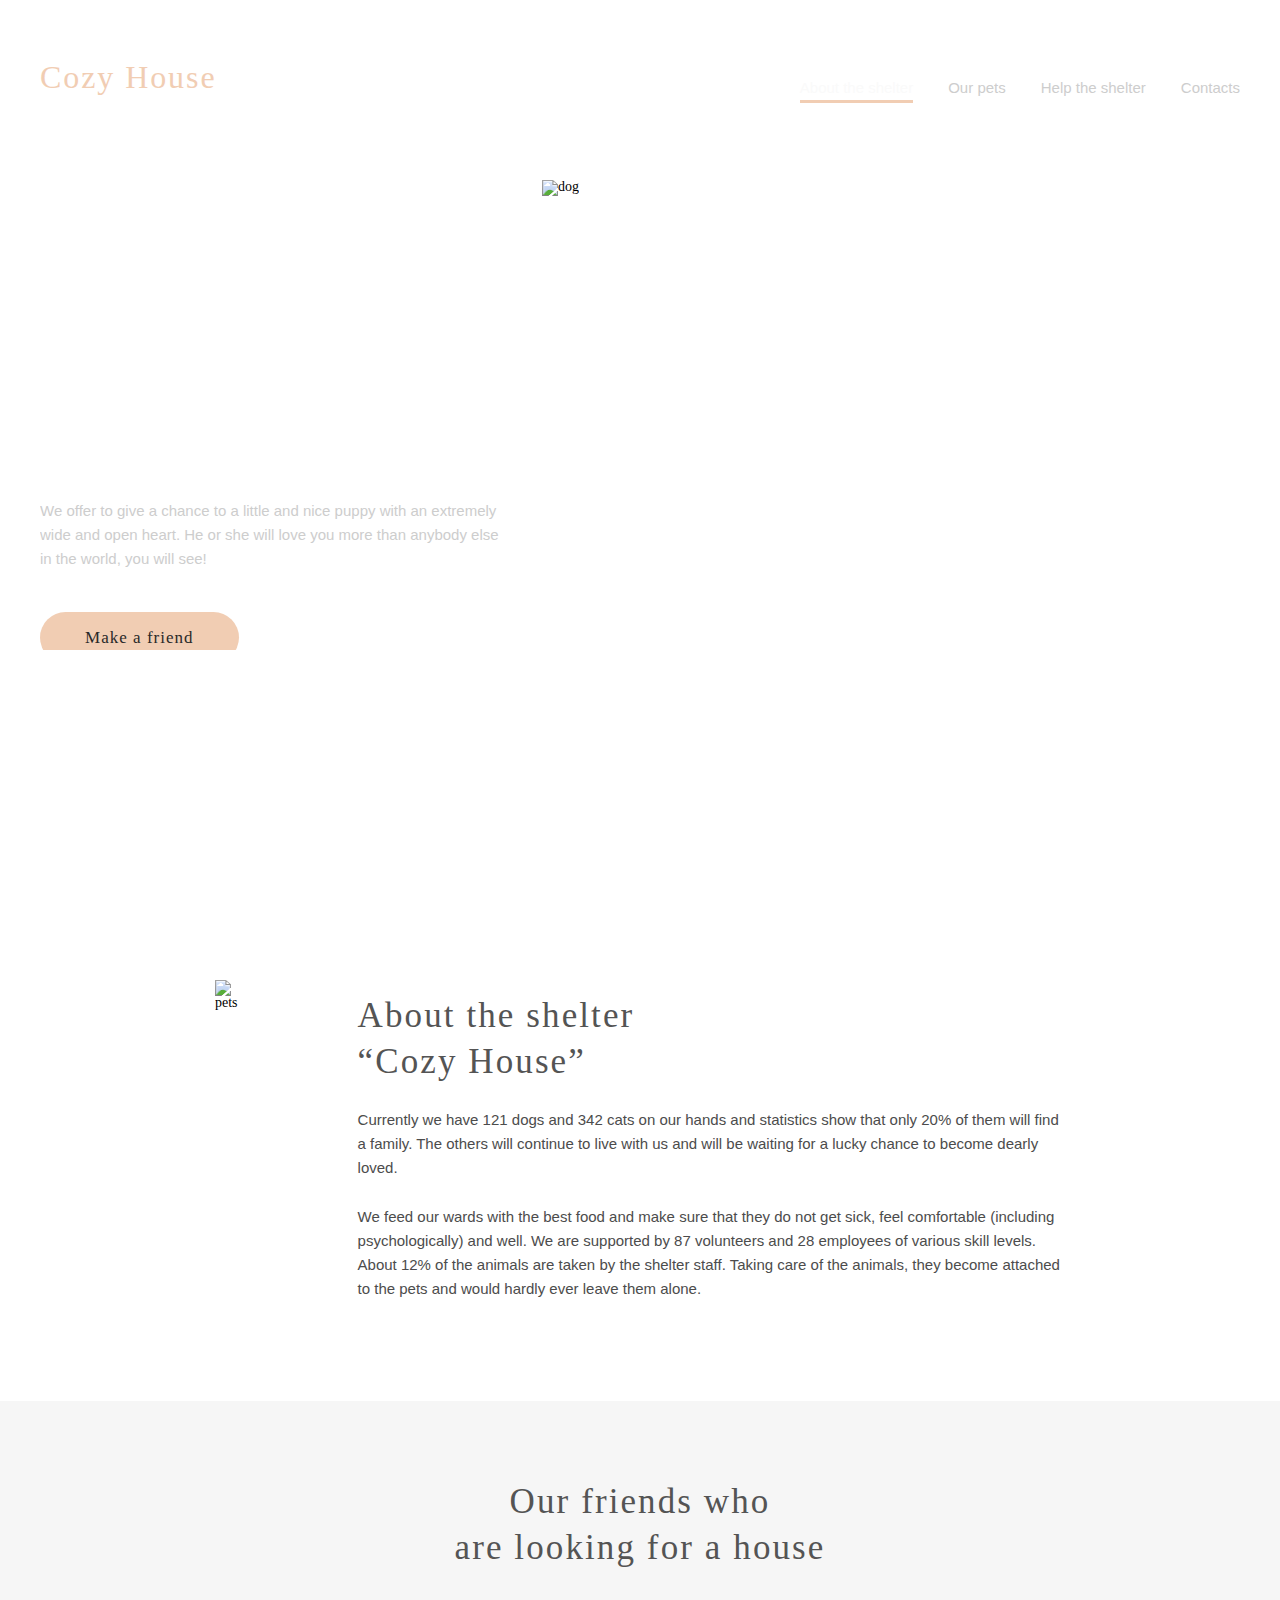
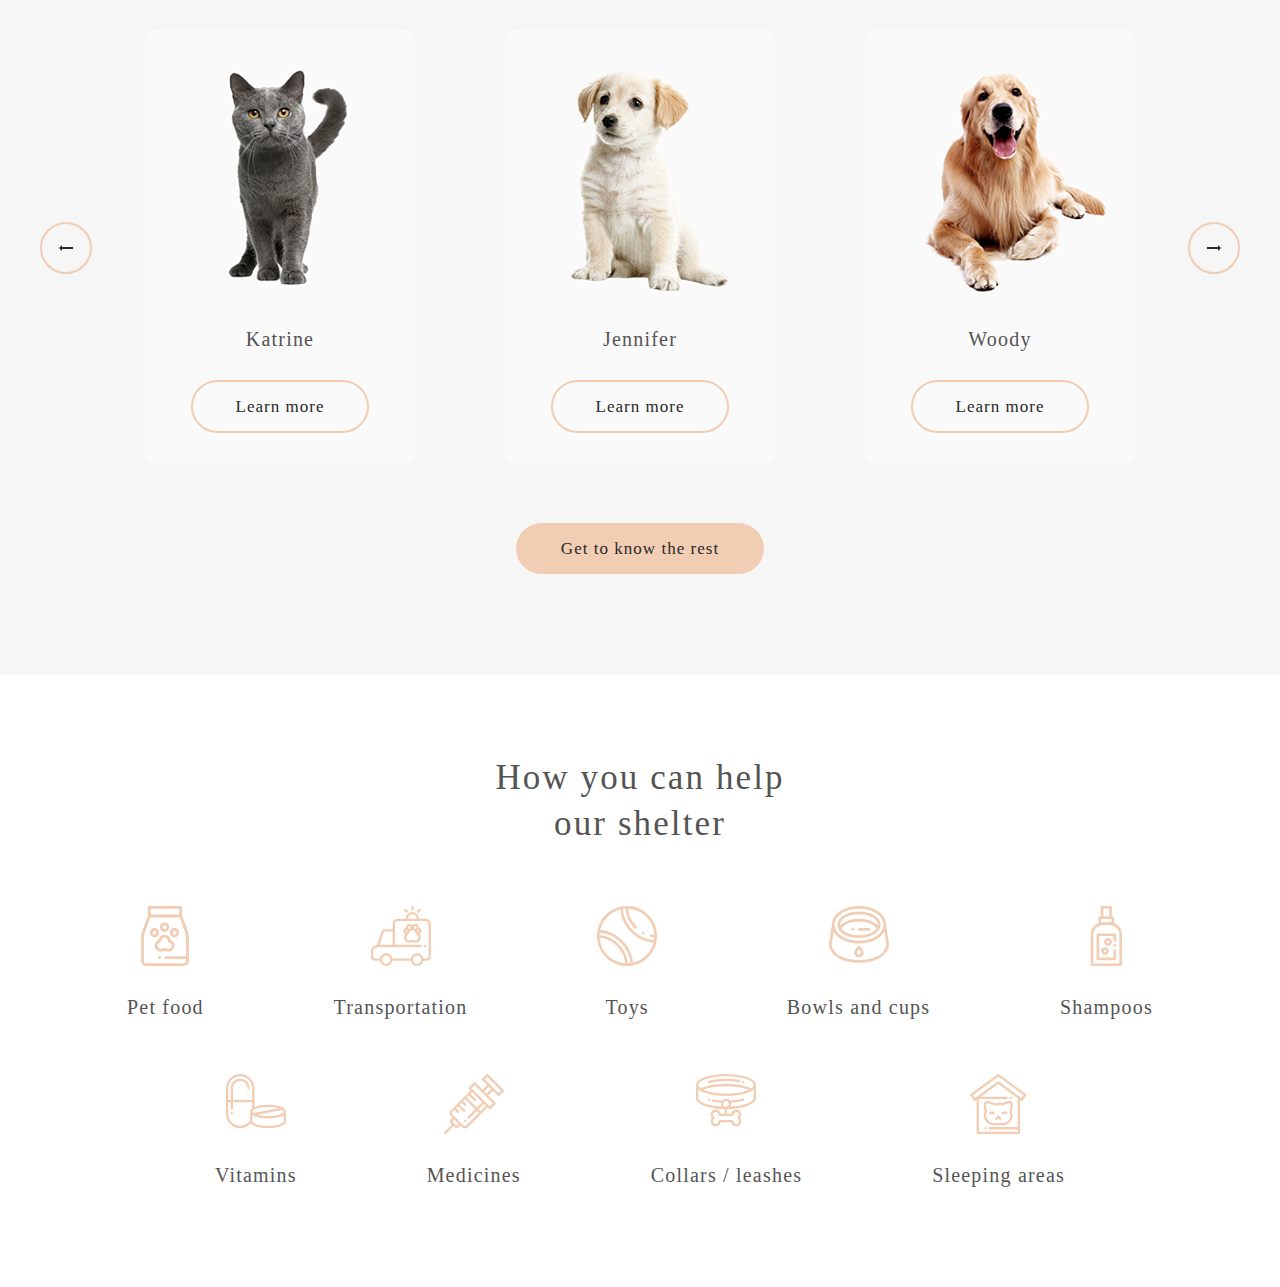
==== index.html @ 825d0a90 "feat: add our friends and about sections" ====
<!DOCTYPE html>
<html lang="en">
<head>
    <meta charset="UTF-8">
    <meta http-equiv="X-UA-Compatible" content="IE=edge">
    <meta name="viewport" content="width=device-width, initial-scale=1.0">
    <title>Shelter</title>
    <link rel="stylesheet" href="css/main-page/style.css">
</head>

<body>
    <header class="header">
        <div class="container">
            <div class="wrapper">
                <div class="header-container">
                    <div class="header-logo">
                        <h2 class="header-logo__title">Cozy House</h2>
                        <p class="header-logo__text">Shelter for pets in Boston</p>
                    </div>
                    <div class="header-nav">
                        <ul class="header-nav__list">
                            <li class="header-nav__item"><a class="header-nav__link active">About the shelter</a></li>
                            <li class="header-nav__item"><a class="header-nav__link">Our pets</a></li>
                            <li class="header-nav__item"><a class="header-nav__link">Help the shelter</a></li>
                            <li class="header-nav__item"><a class="header-nav__link">Contacts</a></li>
                        </ul>
                    </div>
                </div>
            </div>
        </div>
    </header>

    <main class="content">
        <div class="container">
            <!-- NOT ONLY SECTION -->
                <section class="not-only">
                    <div class="wrapper not-only__wrapper">
                      <div class="not-only-hero">
                        <h1 class="not-only-hero__title">
                            Not only people need a house
                        </h1>
                        <div class="not-only-hero__text">We offer to give a chance to a little and nice puppy with an extremely wide and open heart. He or she will love you more than anybody else in the world, you will see!
                        </div>
                        <a href="#" class="not-only-hero__button button">
                            Make a friend
                        </a>
                    </div>
                    <div class="not-only-picture">
                        <img src="./img/not-only-block/01.png" alt="dog" class="not-only__img">
                    </div>
                    </div>
                </section>

                <!-- ABOUT SECTION -->
                <section class="about">
                    <div class="wrapper about__wrapper">
                        <div class="about-picture">
                            <img src="./img/about-block/about-pets.png" alt="pets" class="about__img">
                        </div>
                        <div class="about-description">
                            <h2 class="about__title section__title">About the shelter “Cozy House”</h2>
                            <p class="about__text">Currently we have 121 dogs and 342 cats on our hands and statistics show that only 20% of them will find a family. The others will continue to live with us and will be waiting for a lucky chance to become dearly loved.</p>
                            <p class="about__text">We feed our wards with the best food and make sure that they do not get sick, feel comfortable (including psychologically) and well. We are supported by 87 volunteers and 28 employees of various skill levels. About 12% of the animals are taken by the shelter staff. Taking care of the animals, they become attached to the pets and would hardly ever leave them alone.</p>
                        </div>
                    </div>
                </section>

                <!-- OUR FRIENDS SECTION -->
                <section class="our-friends">
                    <div class="wrapper our-friends-wrapper">
                        <div class="our-friends__title section__title">
                            Our friends who <br> are looking for a house
                        </div>
                        <div class="our-friends__cards">
                            <div class="arrow-container">
                                <button class="arrow arrow-prev">
                                    <img src="./img/icons/arrow-left.svg" alt="">
                                </button>
                                <button class="arrow arrow-next">
                                    <img src="./img/icons/arrow-right.svg" alt="">
                                </button>
                            </div>
                            <div class="cards-wrapper">
                                <div class="our-friends-card">
                                    <div class="our-friends-card__picture">
                                        <img src="./img/our-friends/01.png" class="card__img" alt="">
                                    </div>
                                    <div class="our-friends-card__title">Katrine</div>
                                    <div class="our-friends-card__button"><a href="#" class="card-btn">Learn more</a></div>
                                </div>
                                <div class="our-friends-card">
                                    <div class="our-friends-card__picture">
                                        <img src="./img/our-friends/02.png" class="card__img" alt="">
                                    </div>
                                    <div class="our-friends-card__title">Jennifer</div>
                                    <div class="our-friends-card__button"><a href="#" class="card-btn">Learn more</a></div>
                                </div>
                                <div class="our-friends-card">
                                    <div class="our-friends-card__picture">
                                        <img src="./img/our-friends/03.png" class="card__img" alt="">
                                    </div>
                                    <div class="our-friends-card__title">Woody</div>
                                    <div class="our-friends-card__button"><a href="#" class="card-btn">Learn more</a></div>
                                </div>
                            </div>
                        </div>
                        <div class="our-friends__button">
                            <a href="#" class="button">
                                Get to know the rest
                            </a>
                        </div>
                    </div>
                </section>

                <!-- HELP SECTION -->
                <section class="help">
                    <div class="wrapper help-wrapper">
                        <div class="help__title section__title">
                            How you can help <br> our shelter
                        </div>
                        <div class="help-cards">
                           <div class="first-row">
                                <div class="help-item">
                                    <div class="help-pic">
                                        <img src="./img/help/01.svg" alt="" class="help__img">
                                    </div>
                                    <div class="help-item__text">Pet food</div>
                                </div>
                                <div class="help-item">
                                    <div class="help-pic">
                                        <img src="./img/help/02.svg" alt="" class="help__img">
                                    </div>
                                    <div class="help-item__text">Transportation</div>
                                </div>
                                <div class="help-item">
                                    <div class="help-pic">
                                        <img src="./img/help/03.svg" alt="" class="help__img">
                                    </div>
                                    <div class="help-item__text">Toys</div>
                                </div>
                                <div class="help-item">
                                    <div class="help-pic">
                                        <img src="./img/help/04.svg" alt="" class="help__img">
                                    </div>
                                    <div class="help-item__text">Bowls and cups</div>
                                </div>
                                <div class="help-item">
                                    <div class="help-pic">
                                        <img src="./img/help/05.svg" alt="" class="help__img">
                                    </div>
                                    <div class="help-item__text">Shampoos</div>
                                </div>
                            </div>
                            <div class="second-row">
                                <div class="help-item">
                                    <div class="help-pic">
                                        <img src="./img/help/06.svg" alt="" class="help__img">
                                    </div>
                                    <div class="help-item__text">Vitamins</div>
                                </div>
                                <div class="help-item">
                                    <div class="help-pic">
                                        <img src="./img/help/07.svg" alt="" class="help__img">
                                    </div>
                                    <div class="help-item__text">Medicines</div>
                                </div>
                                <div class="help-item">
                                    <div class="help-pic">
                                        <img src="./img/help/08.svg" alt="" class="help__img">
                                    </div>
                                    <div class="help-item__text">Collars / leashes</div>
                                </div>
                                <div class="help-item">
                                    <div class="help-pic">
                                        <img src="./img/help/09.svg" alt="" class="help__img">
                                    </div>
                                    <div class="help-item__text">Sleeping areas</div>
                                </div>
                            </div>
                        </div>
                    </div>
                </section>
           </div>
        </div>
    </main>

    <footer>
        <div class="container">
        </div>
    </footer>
</body>

<script src="js/main.js"></script>
</html>
---- css/main-page/style.css ----
* {
  padding: 0;
  margin: 0;
  border: 0;
}

*, *:before, *:after {
  -webkit-box-sizing: border-box;
  box-sizing: border-box;
}

:focus, :active {
  outline: none;
}

a:focus, a:active {
  outline: none;
}

nav, footer, header, aside, section {
  display: block;
}

html, body {
  height: 100%;
  width: 100%;
  margin: 0;
  padding: 0;
  min-width: 320;
  position: relative;
  color: #000;
  font-size: 100%;
  line-height: 1;
  font-size: 14px;
  font-family: "Georgia";
  -ms-text-size-adjust: 100%;
  -moz-text-size-adjust: 100%;
  -webkit-text-size-adjust: 100%;
  --nav-vertical-size: 180px;
}

input, button, textarea {
  font-family: "Georgia";
}

input::-ms-clear {
  display: none;
}

button {
  cursor: pointer;
}

button::-moz-focus-inner {
  padding: 0;
  border: 0;
}

a, a:visited {
  text-decoration: none;
}

a:hover {
  text-decoration: none;
}

ul li {
  list-style: none;
}

img {
  vertical-align: top;
}

h1, h2, h3, h4, h5, h6 {
  font-size: inherit;
  font-weight: 400;
}

.wrapper {
  width: 1200px;
  min-height: 100%;
  overflow: hidden;
  margin: 0 auto;
}

.header {
  height: var(--nav-vertical-size);
  background: url("../../../img/not-only-block/not-only-background.png") no-repeat top;
  background-size: 100%;
  padding: 60px 0px 60px 0px;
}

.header-container {
  display: -webkit-box;
  display: -ms-flexbox;
  display: flex;
  -webkit-box-pack: justify;
      -ms-flex-pack: justify;
          justify-content: space-between;
}

.header-logo__title {
  font-style: normal;
  font-weight: 400;
  font-size: 32px;
  line-height: 110%;
  letter-spacing: 0.06em;
  color: #F1CDB3;
  margin: 0px 0px 10px 0px;
}

.header-logo__text {
  font-family: "Arial";
  font-style: normal;
  font-weight: 400;
  font-size: 13px;
  line-height: 15px;
  letter-spacing: 0.1em;
  color: #FFFFFF;
  padding: 0px 0px 0px 4px;
}

.header-nav {
  padding: 16px 0px 0px 0px;
}

.header-nav__list {
  display: -webkit-box;
  display: -ms-flexbox;
  display: flex;
}

.header-nav__item {
  margin: 0px 35px 0px 0px;
}
.header-nav__item:last-child {
  margin: 0px 0px 0px 0px;
}

.header-nav__link {
  padding: 0px 0px 4px 0px;
  font-family: "Arial";
  font-style: normal;
  font-weight: 400;
  font-size: 15px;
  line-height: 24px;
  color: #CDCDCD;
  cursor: pointer;
}
.header-nav__link:hover {
  color: #FAFAFA;
}
.header-nav__link.active {
  color: #FAFAFA;
  border-bottom: 3px solid #F1CDB3;
}

.not-only {
  min-height: calc(100vh - var(--nav-vertical-size));
  background: url("../../../img/not-only-block/not-only-background.png") no-repeat center;
  background-position: center calc(-1 * var(--nav-vertical-size));
  background-size: 100%;
}

.not-only__wrapper {
  display: -webkit-box;
  display: -ms-flexbox;
  display: flex;
}

.not-only-hero {
  padding: 163px 0px 0px 0px;
  max-width: 460px;
}

.not-only-hero__title {
  max-width: 310px;
  font-weight: 400;
  font-size: 44px;
  line-height: 130%;
  color: #FFFFFF;
  margin: 0px 0px 42px 0px;
}

.not-only-hero__text {
  font-family: "Arial";
  font-style: normal;
  font-weight: 400;
  font-size: 15px;
  line-height: 160%;
  color: #CDCDCD;
  margin: 0px 0px 56px 0px;
}

.button {
  cursor: pointer;
  font-style: normal;
  font-weight: 400;
  font-size: 17px;
  line-height: 130%;
  letter-spacing: 0.06em;
  color: #292929;
  background-color: #F1CDB3;
  padding: 16px 45px;
  border-radius: 50px;
}
.button:hover {
  background-color: #FDDCC4;
}

.not-only-picture {
  margin: 0px 0px 0px 42px;
}

.about {
  padding: 80px 0px 100px;
}

.about__wrapper {
  display: -webkit-box;
  display: -ms-flexbox;
  display: flex;
  width: 850px;
}

.about-picture {
  padding: 0px 120px 0px 0px;
}

.about-description {
  padding: 13px 0px 0px 0px;
}

.about__title {
  max-width: 370px;
  margin: 0px 0px 24px 0px;
}

.section__title {
  font-style: normal;
  font-weight: 400;
  font-size: 35px;
  line-height: 130%;
  letter-spacing: 0.06em;
  color: #545454;
}

.about__text {
  font-family: "Arial";
  font-style: normal;
  font-weight: 400;
  font-size: 15px;
  line-height: 160%;
  color: #4C4C4C;
  margin: 0px 0px 25px 0px;
}
.about__text:last-child {
  margin: 0px 0px 0px 0px;
}

.our-friends {
  background-color: #F6F6F6;
}

.our-friends-wrapper {
  padding: 78px 0px 115px 0px;
}

.our-friends__title {
  padding: 0px 0px 60px 0px;
  margin: 0 auto;
  text-align: center;
}

.our-friends__cards {
  position: relative;
}

.arrow-container {
  position: absolute;
  display: -webkit-box;
  display: -ms-flexbox;
  display: flex;
  -webkit-box-pack: justify;
      -ms-flex-pack: justify;
          justify-content: space-between;
  z-index: 1;
  width: 1200px;
  top: calc(50% - 25px);
}

.arrow {
  display: -webkit-box;
  display: -ms-flexbox;
  display: flex;
  -webkit-box-pack: center;
      -ms-flex-pack: center;
          justify-content: center;
  -webkit-box-align: center;
      -ms-flex-align: center;
          align-items: center;
  width: 52px;
  height: 52px;
  background-color: #F6F6F6;
  border-radius: 50%;
  border: 2px solid #F1CDB3;
  cursor: pointer;
}
.arrow:hover {
  background-color: #F1CDB3;
}

.cards-wrapper {
  display: -webkit-box;
  display: -ms-flexbox;
  display: flex;
  -webkit-box-pack: justify;
      -ms-flex-pack: justify;
          justify-content: space-between;
  margin: 0 105px;
}

.our-friends-card {
  background-color: #FAFAFA;
  border-radius: 9px;
  cursor: pointer;
}
.our-friends-card:hover {
  background-color: #FFFFFF;
}
.our-friends-card:hover .card-btn {
  background-color: #F1CDB3;
}

.our-friends-card__picture {
  margin: 0px 0px 28px 0px;
}

.our-friends-card__title {
  font-size: 20px;
  line-height: 23px;
  text-align: center;
  letter-spacing: 0.06em;
  color: #545454;
  padding: 0px 0px 45px 0px;
}

.our-friends-card__button {
  text-align: center;
  margin: 0px 0px 45px 0px;
}

.card-btn {
  font-size: 17px;
  line-height: 130%;
  letter-spacing: 0.06em;
  color: #292929;
  padding: 15px 42px;
  border: 2px solid #F1CDB3;
  border-radius: 100px;
}
.card-btn:hover {
  background-color: #F1CDB3;
}

.our-friends__button {
  margin: 75px 0px 0px 0px;
  text-align: center;
}

.help-wrapper {
  padding: 80px 0px 45px 0px;
}

.help__title {
  text-align: center;
  margin: 0px 0px 60px 0px;
}

.help-cards {
  max-width: 1026px;
  margin: 0 auto;
}

.first-row {
  display: -webkit-box;
  display: -ms-flexbox;
  display: flex;
  -webkit-box-pack: justify;
      -ms-flex-pack: justify;
          justify-content: space-between;
}

.second-row {
  display: -webkit-box;
  display: -ms-flexbox;
  display: flex;
  -ms-flex-pack: distribute;
      justify-content: space-around;
  margin: 0px 23px;
}

.help-item {
  margin: 0px 0px 55px 0px;
  display: -webkit-box;
  display: -ms-flexbox;
  display: flex;
  -webkit-box-orient: vertical;
  -webkit-box-direction: normal;
      -ms-flex-direction: column;
          flex-direction: column;
}

.help-pic {
  text-align: center;
  margin: 0px 0px 30px 0px;
  -webkit-box-flex: 1;
      -ms-flex: 1 1 100%;
          flex: 1 1 100%;
}

.help-item__text {
  font-size: 20px;
  line-height: 115%;
  text-align: center;
  letter-spacing: 0.06em;
  color: #545454;
}
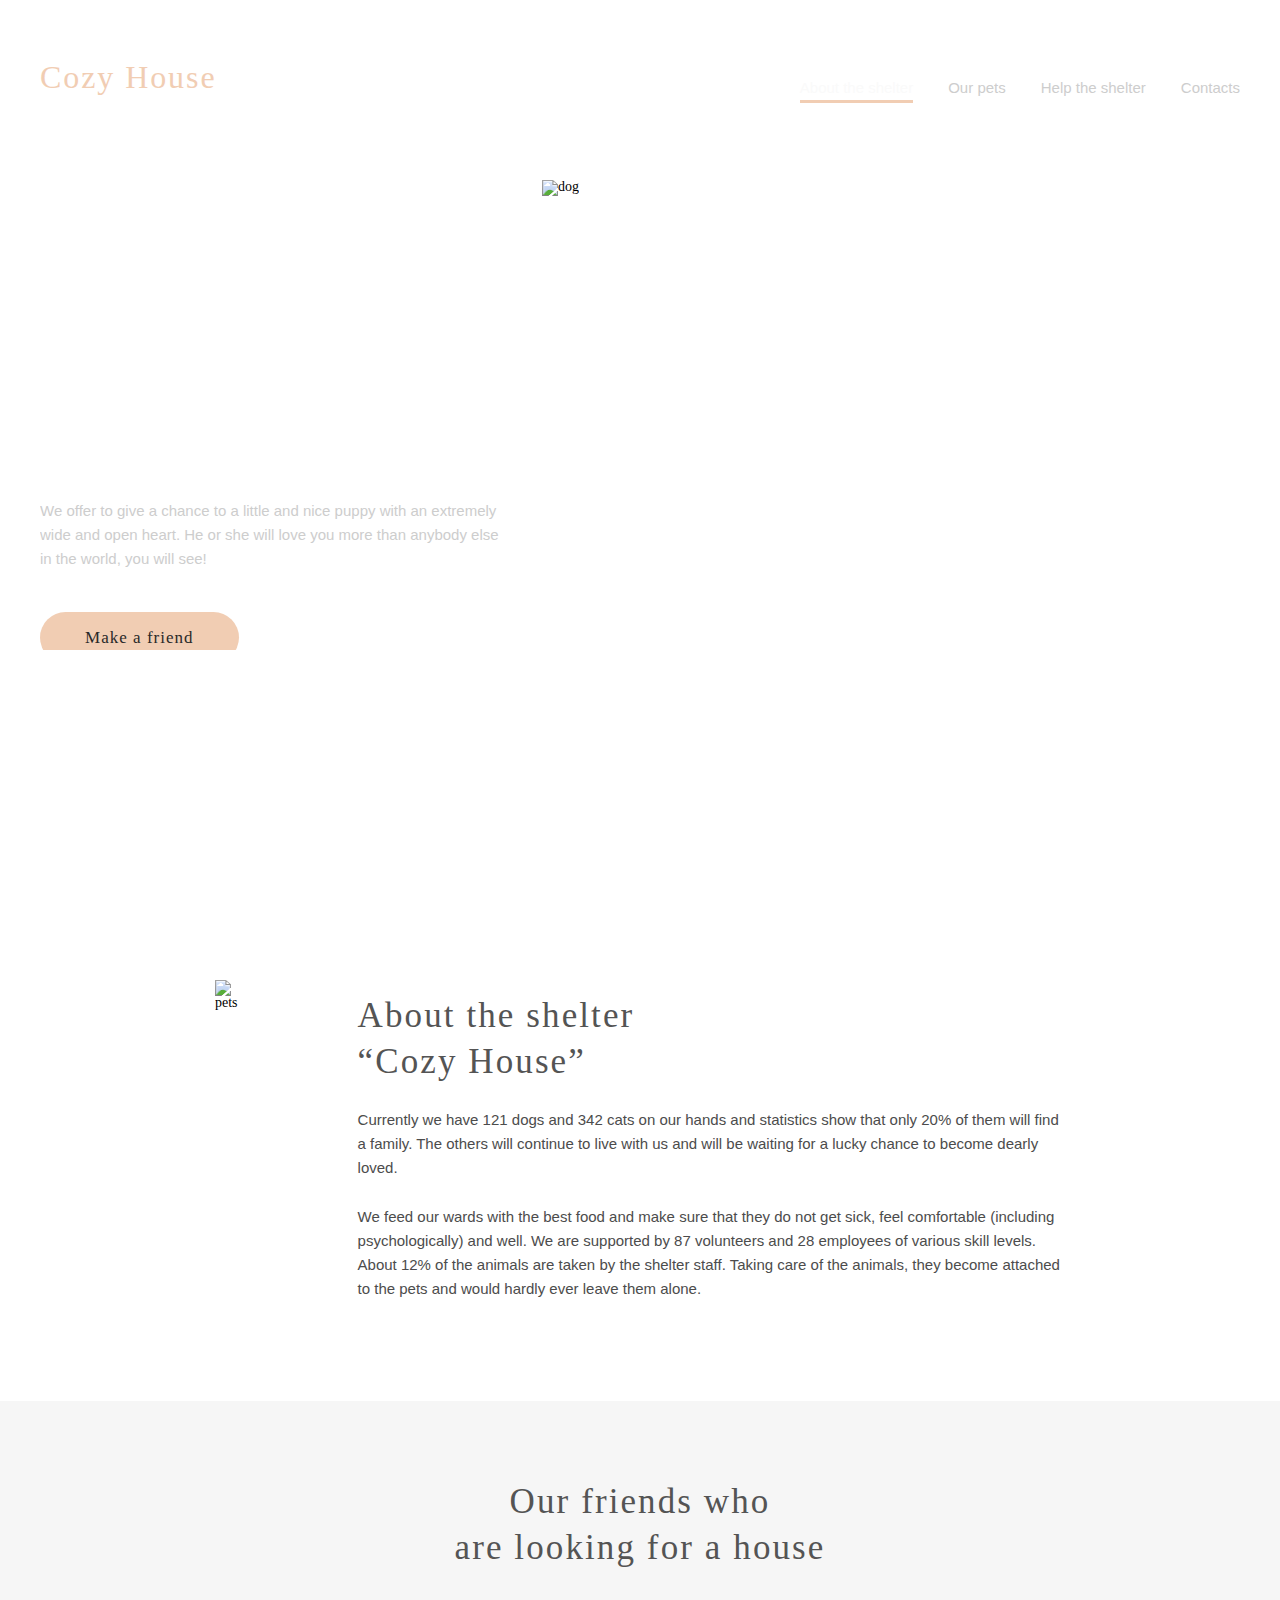
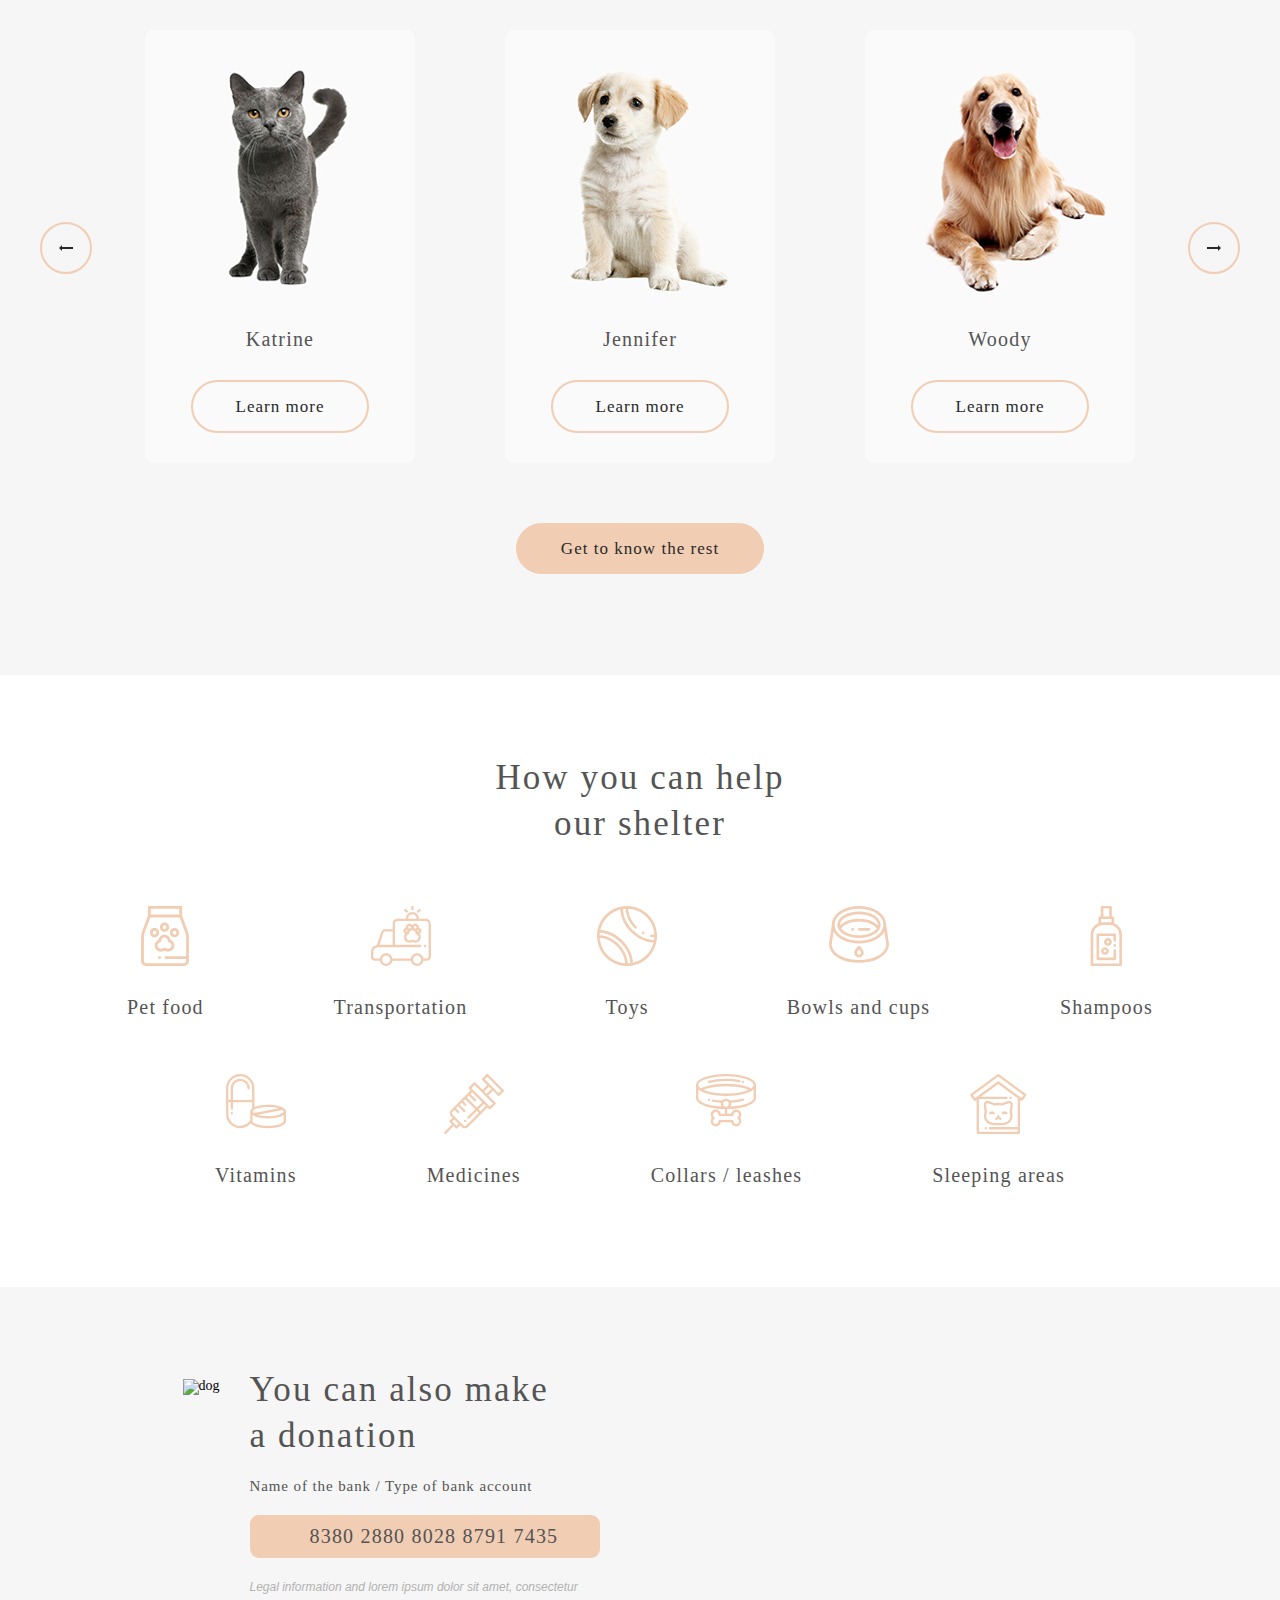
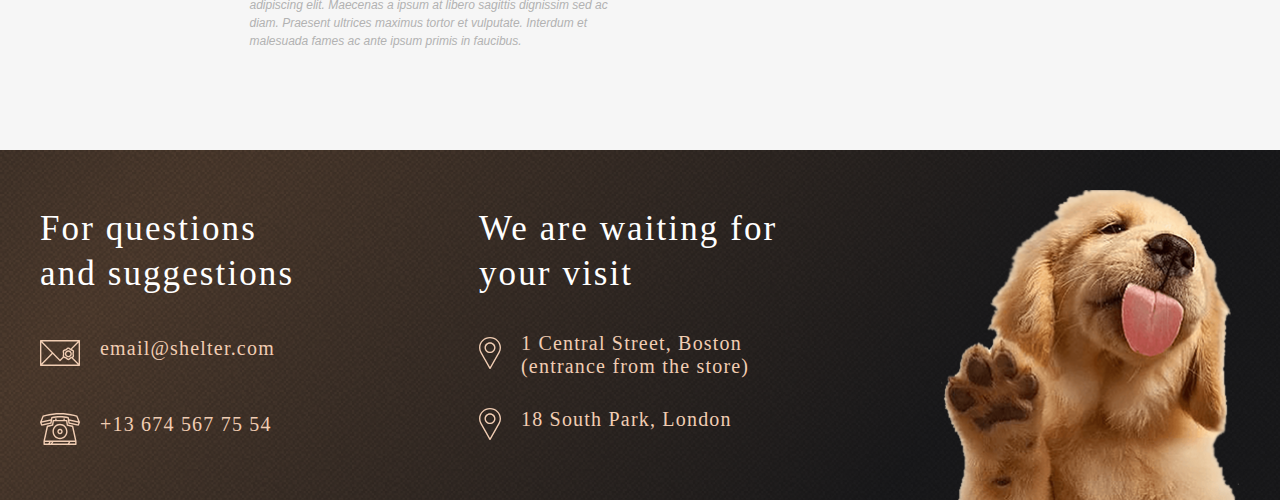
==== commit cba6a9b3: "feat: add footer" ====
--- a/index.html
+++ b/index.html
@@ -180,12 +180,64 @@
                         </div>
                     </div>
                 </section>
+
+                <!-- IN ADDITION SECTION -->
+                <section class="in-addition">
+                    <div class="wrapper in-addition-wrapper">
+                        <div class="in-addition-pic">
+                            <img src="./img/in-addition/01.png" alt="dog" class="in-addition__img">
+                        </div>
+                        <div class="description">
+                            <div class="in-addition__title section__title">
+                                You can also make a donation
+                            </div>
+                            <div class="in-addition__bank-name">
+                                Name of the bank / Type of bank account
+                            </div>
+                            <div class="in-addition__card-number">
+                                8380 2880 8028 8791 7435
+                            </div>
+                            <div class="in-addition__legal-info">
+                                Legal information and lorem ipsum dolor sit amet, consectetur adipiscing elit. Maecenas a ipsum at libero sagittis dignissim sed ac diam. Praesent ultrices maximus tortor et vulputate. Interdum et malesuada fames ac ante ipsum primis in faucibus.
+                            </div>
+                        </div>
+                    </div>
+                </section>
            </div>
         </div>
     </main>
 
-    <footer>
+    <footer class="footer">
         <div class="container">
+            <div class="wrapper footer-wrapper">
+                <div class="footer-columns">
+                    <div class="footer-questions">
+                        <div class="footer-questions__title footer-title">
+                            For questions and suggestions
+                        </div>
+                        <div class="footer__email">
+                            <a href="mailto:email@shelter.com" class="footer-link">email@shelter.com</a>
+                        </div>
+                        <div class="footer__tel">
+                            <a href="tel:+13 674 567 75 54" class="footer-link">+13 674 567 75 54</a>
+                        </div>
+                    </div>
+                    <div class="footer-visit">
+                        <div class="footer-visit__title footer-title">
+                            We are waiting for your visit
+                        </div>
+                        <div class="footer__location">
+                            <a class="footer-link">1 Central Street, Boston (entrance from the store)</a>
+                        </div>
+                        <div class="footer__location">
+                            <a class="footer-link">18 South Park, London</a>
+                        </div>
+                    </div>
+                    <div class="footer-picture">
+                        <img src="./img/footer/footer-puppy.png" alt="">
+                    </div>
+                </div>
+            </div>
         </div>
     </footer>
 </body>
--- a/css/main-page/style.css
+++ b/css/main-page/style.css
@@ -156,6 +156,79 @@
   border-bottom: 3px solid #F1CDB3;
 }
 
+.footer {
+  background: url("../../../img/footer/footer-background.png") no-repeat top;
+  background-size: 100%;
+}
+
+.footer-columns {
+  display: -webkit-box;
+  display: -ms-flexbox;
+  display: flex;
+  padding: 40px 0px 0px 0px;
+  -webkit-box-pack: justify;
+      -ms-flex-pack: justify;
+          justify-content: space-between;
+}
+
+.footer-questions {
+  padding: 16px 0px 55px 0px;
+  max-width: 280px;
+}
+
+.footer-title {
+  font-size: 35px;
+  line-height: 130%;
+  letter-spacing: 0.06em;
+  color: #FFFFFF;
+  margin: 0px 0px 40px 0px;
+}
+
+.footer-visit__title {
+  margin: 0px 0px 35px 0px;
+}
+
+.footer-link {
+  font-size: 20px;
+  line-height: 115%;
+  letter-spacing: 0.06em;
+  color: #F1CDB3;
+}
+
+.footer__email {
+  background: url("../../../img/footer/icons/01.svg") left no-repeat;
+  padding: 0px 0px 0px 60px;
+  margin: 0px 0px 44px 0px;
+  height: 32px;
+}
+
+.footer__tel {
+  background: url("../../../img/footer/icons/02.svg") left no-repeat;
+  padding: 0px 0px 0px 60px;
+  height: 32px;
+}
+
+.footer-visit {
+  padding: 16px 0px 55px 0px;
+  max-width: 302px;
+}
+
+.footer__location {
+  background: url("../../../img/footer/icons/03.svg") left 5px no-repeat;
+  padding: 0px 0px 0px 42px;
+  margin: 0px 0px 30px 0px;
+  cursor: pointer;
+}
+.footer__location:last-child {
+  margin: 0px 0px 0px 0px;
+  background: url("../../../img/footer/icons/03.svg") left no-repeat;
+  height: 32px;
+}
+
+.footer-picture {
+  max-height: 310px;
+}
+
 .not-only {
   min-height: calc(100vh - var(--nav-vertical-size));
   background: url("../../../img/not-only-block/not-only-background.png") no-repeat center;
@@ -426,4 +499,55 @@
   text-align: center;
   letter-spacing: 0.06em;
   color: #545454;
+}
+
+.in-addition {
+  background-color: #F6F6F6;
+}
+
+.in-addition-wrapper {
+  width: 915px;
+  display: -webkit-box;
+  display: -ms-flexbox;
+  display: flex;
+  padding: 80px 0px 100px 0px;
+}
+
+.in-addition-pic {
+  margin: 12px 30px 0px 0px;
+}
+
+.in-addition__title {
+  max-width: 300px;
+  margin: 0px 0px 20px 0px;
+}
+
+.in-addition__bank-name {
+  font-size: 15px;
+  line-height: 110%;
+  letter-spacing: 0.06em;
+  color: #545454;
+  margin: 0px 0px 20px 0px;
+}
+
+.in-addition__card-number {
+  max-width: 350px;
+  font-size: 20px;
+  line-height: 115%;
+  letter-spacing: 0.06em;
+  color: #545454;
+  background: #F1CDB3;
+  border-radius: 9px;
+  padding: 10px 15px 10px 60px;
+  background: url("../../../img/in-addition/icons/01.svg") no-repeat 15px center #F1CDB3;
+  margin: 0px 0px 20px 0px;
+}
+
+.in-addition__legal-info {
+  max-width: 380px;
+  font-family: "Arial";
+  font-size: 12px;
+  font-style: italic;
+  line-height: 18px;
+  color: #B2B2B2;
 }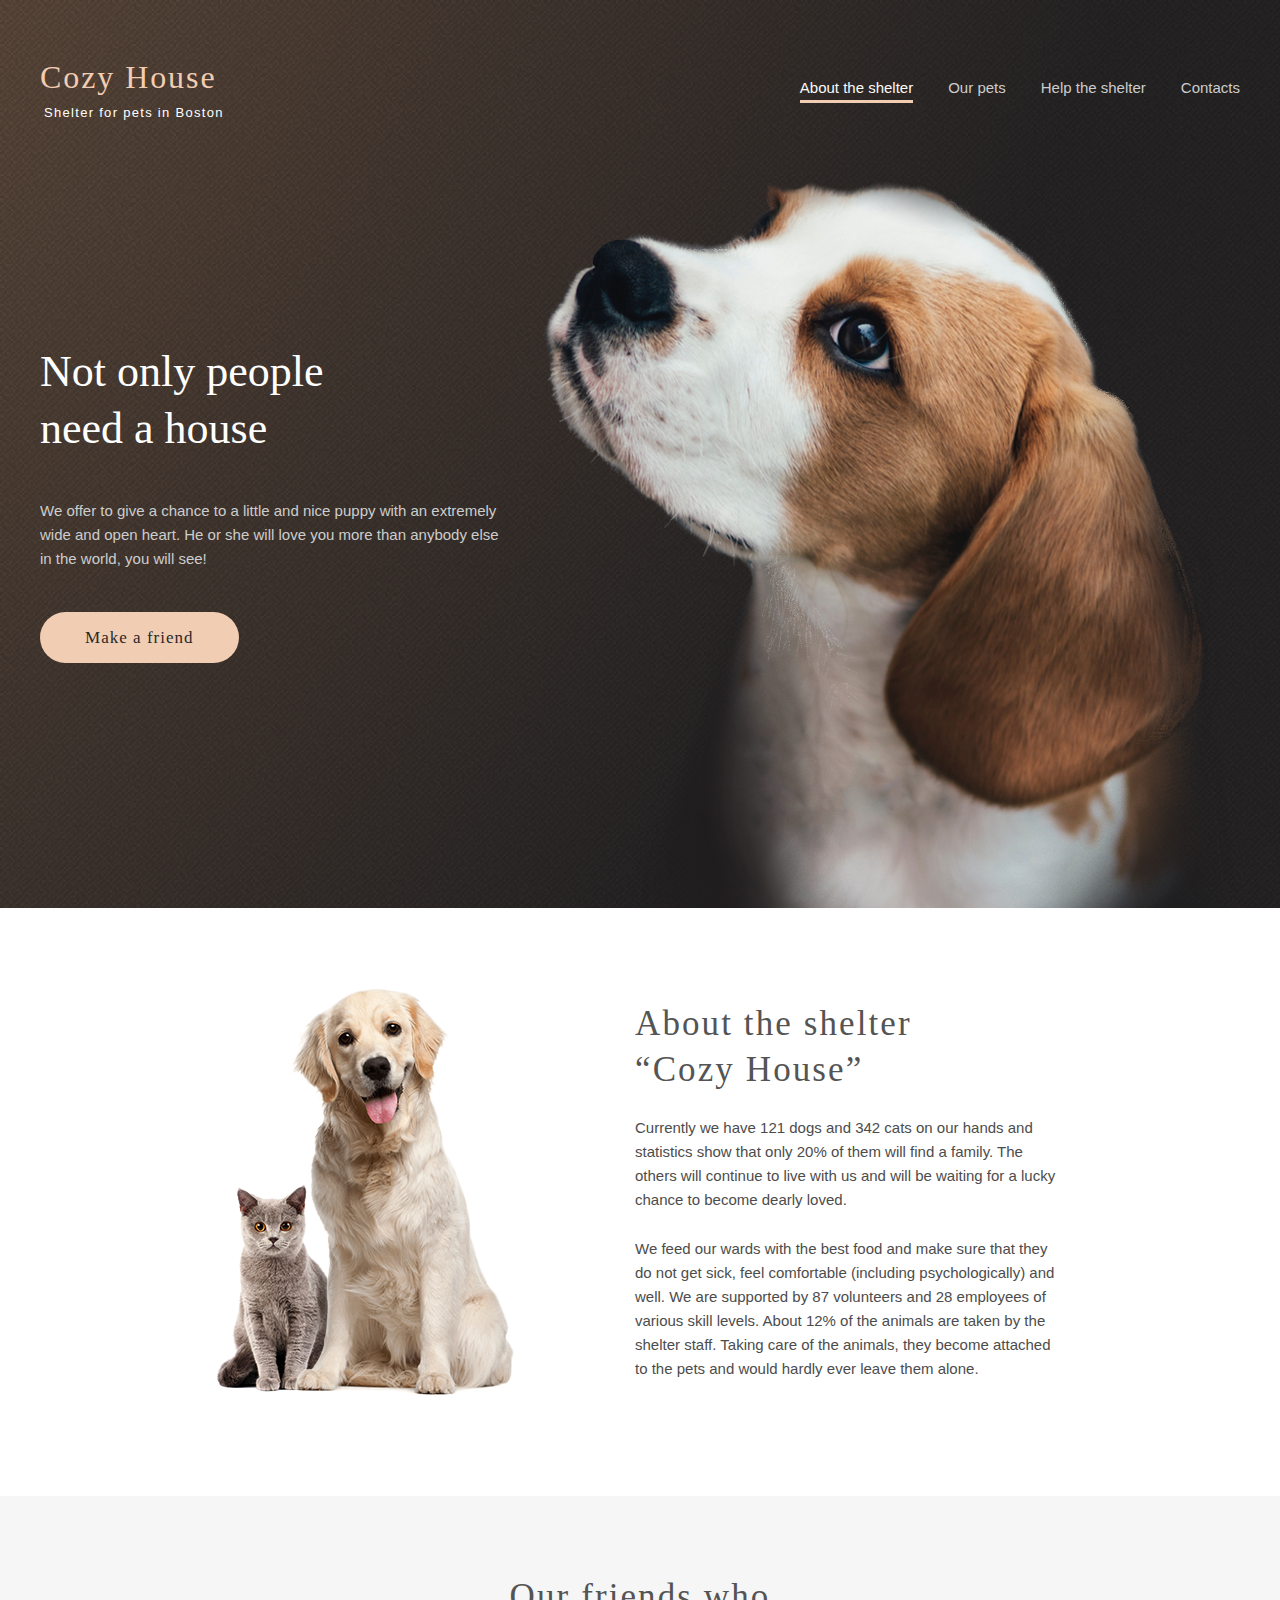
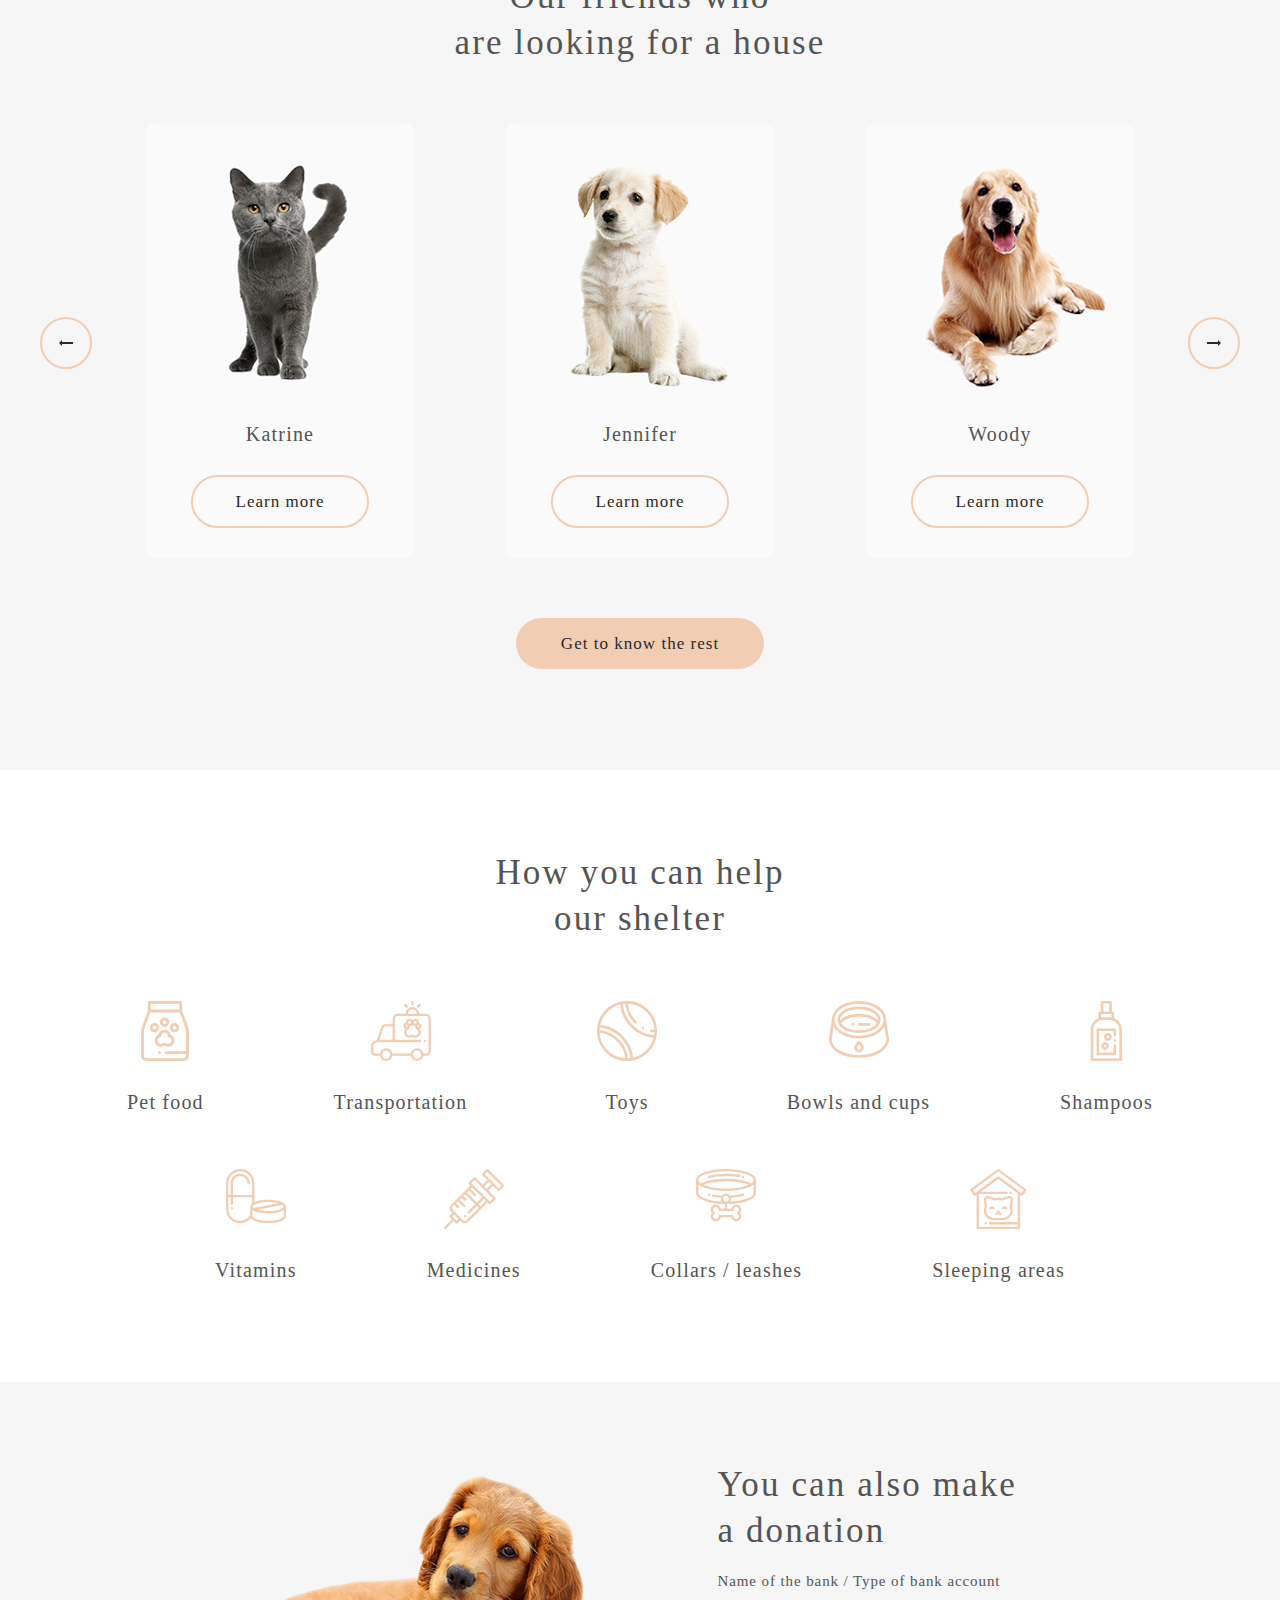
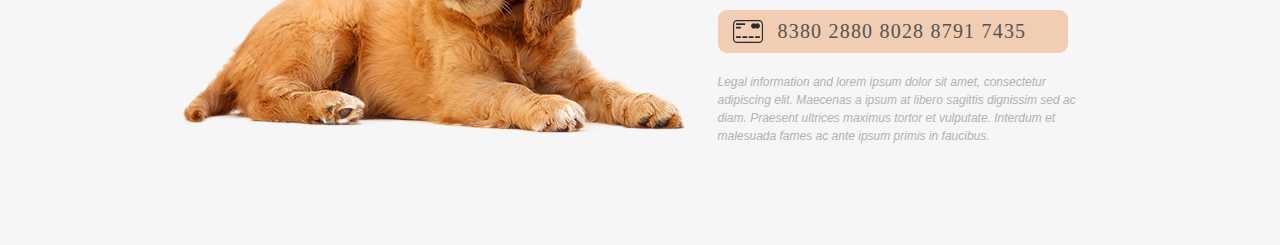
==== commit af8450f0: "Merge pull request #1 from vladirim/shelter" ====
--- a/index.html
+++ b/index.html
@@ -207,37 +207,8 @@
         </div>
     </main>
 
-    <footer class="footer">
+    <footer>
         <div class="container">
-            <div class="wrapper footer-wrapper">
-                <div class="footer-columns">
-                    <div class="footer-questions">
-                        <div class="footer-questions__title footer-title">
-                            For questions and suggestions
-                        </div>
-                        <div class="footer__email">
-                            <a href="mailto:email@shelter.com" class="footer-link">email@shelter.com</a>
-                        </div>
-                        <div class="footer__tel">
-                            <a href="tel:+13 674 567 75 54" class="footer-link">+13 674 567 75 54</a>
-                        </div>
-                    </div>
-                    <div class="footer-visit">
-                        <div class="footer-visit__title footer-title">
-                            We are waiting for your visit
-                        </div>
-                        <div class="footer__location">
-                            <a class="footer-link">1 Central Street, Boston (entrance from the store)</a>
-                        </div>
-                        <div class="footer__location">
-                            <a class="footer-link">18 South Park, London</a>
-                        </div>
-                    </div>
-                    <div class="footer-picture">
-                        <img src="./img/footer/footer-puppy.png" alt="">
-                    </div>
-                </div>
-            </div>
         </div>
     </footer>
 </body>
--- a/css/main-page/style.css
+++ b/css/main-page/style.css
@@ -156,79 +156,6 @@
   border-bottom: 3px solid #F1CDB3;
 }
 
-.footer {
-  background: url("../../../img/footer/footer-background.png") no-repeat top;
-  background-size: 100%;
-}
-
-.footer-columns {
-  display: -webkit-box;
-  display: -ms-flexbox;
-  display: flex;
-  padding: 40px 0px 0px 0px;
-  -webkit-box-pack: justify;
-      -ms-flex-pack: justify;
-          justify-content: space-between;
-}
-
-.footer-questions {
-  padding: 16px 0px 55px 0px;
-  max-width: 280px;
-}
-
-.footer-title {
-  font-size: 35px;
-  line-height: 130%;
-  letter-spacing: 0.06em;
-  color: #FFFFFF;
-  margin: 0px 0px 40px 0px;
-}
-
-.footer-visit__title {
-  margin: 0px 0px 35px 0px;
-}
-
-.footer-link {
-  font-size: 20px;
-  line-height: 115%;
-  letter-spacing: 0.06em;
-  color: #F1CDB3;
-}
-
-.footer__email {
-  background: url("../../../img/footer/icons/01.svg") left no-repeat;
-  padding: 0px 0px 0px 60px;
-  margin: 0px 0px 44px 0px;
-  height: 32px;
-}
-
-.footer__tel {
-  background: url("../../../img/footer/icons/02.svg") left no-repeat;
-  padding: 0px 0px 0px 60px;
-  height: 32px;
-}
-
-.footer-visit {
-  padding: 16px 0px 55px 0px;
-  max-width: 302px;
-}
-
-.footer__location {
-  background: url("../../../img/footer/icons/03.svg") left 5px no-repeat;
-  padding: 0px 0px 0px 42px;
-  margin: 0px 0px 30px 0px;
-  cursor: pointer;
-}
-.footer__location:last-child {
-  margin: 0px 0px 0px 0px;
-  background: url("../../../img/footer/icons/03.svg") left no-repeat;
-  height: 32px;
-}
-
-.footer-picture {
-  max-height: 310px;
-}
-
 .not-only {
   min-height: calc(100vh - var(--nav-vertical-size));
   background: url("../../../img/not-only-block/not-only-background.png") no-repeat center;
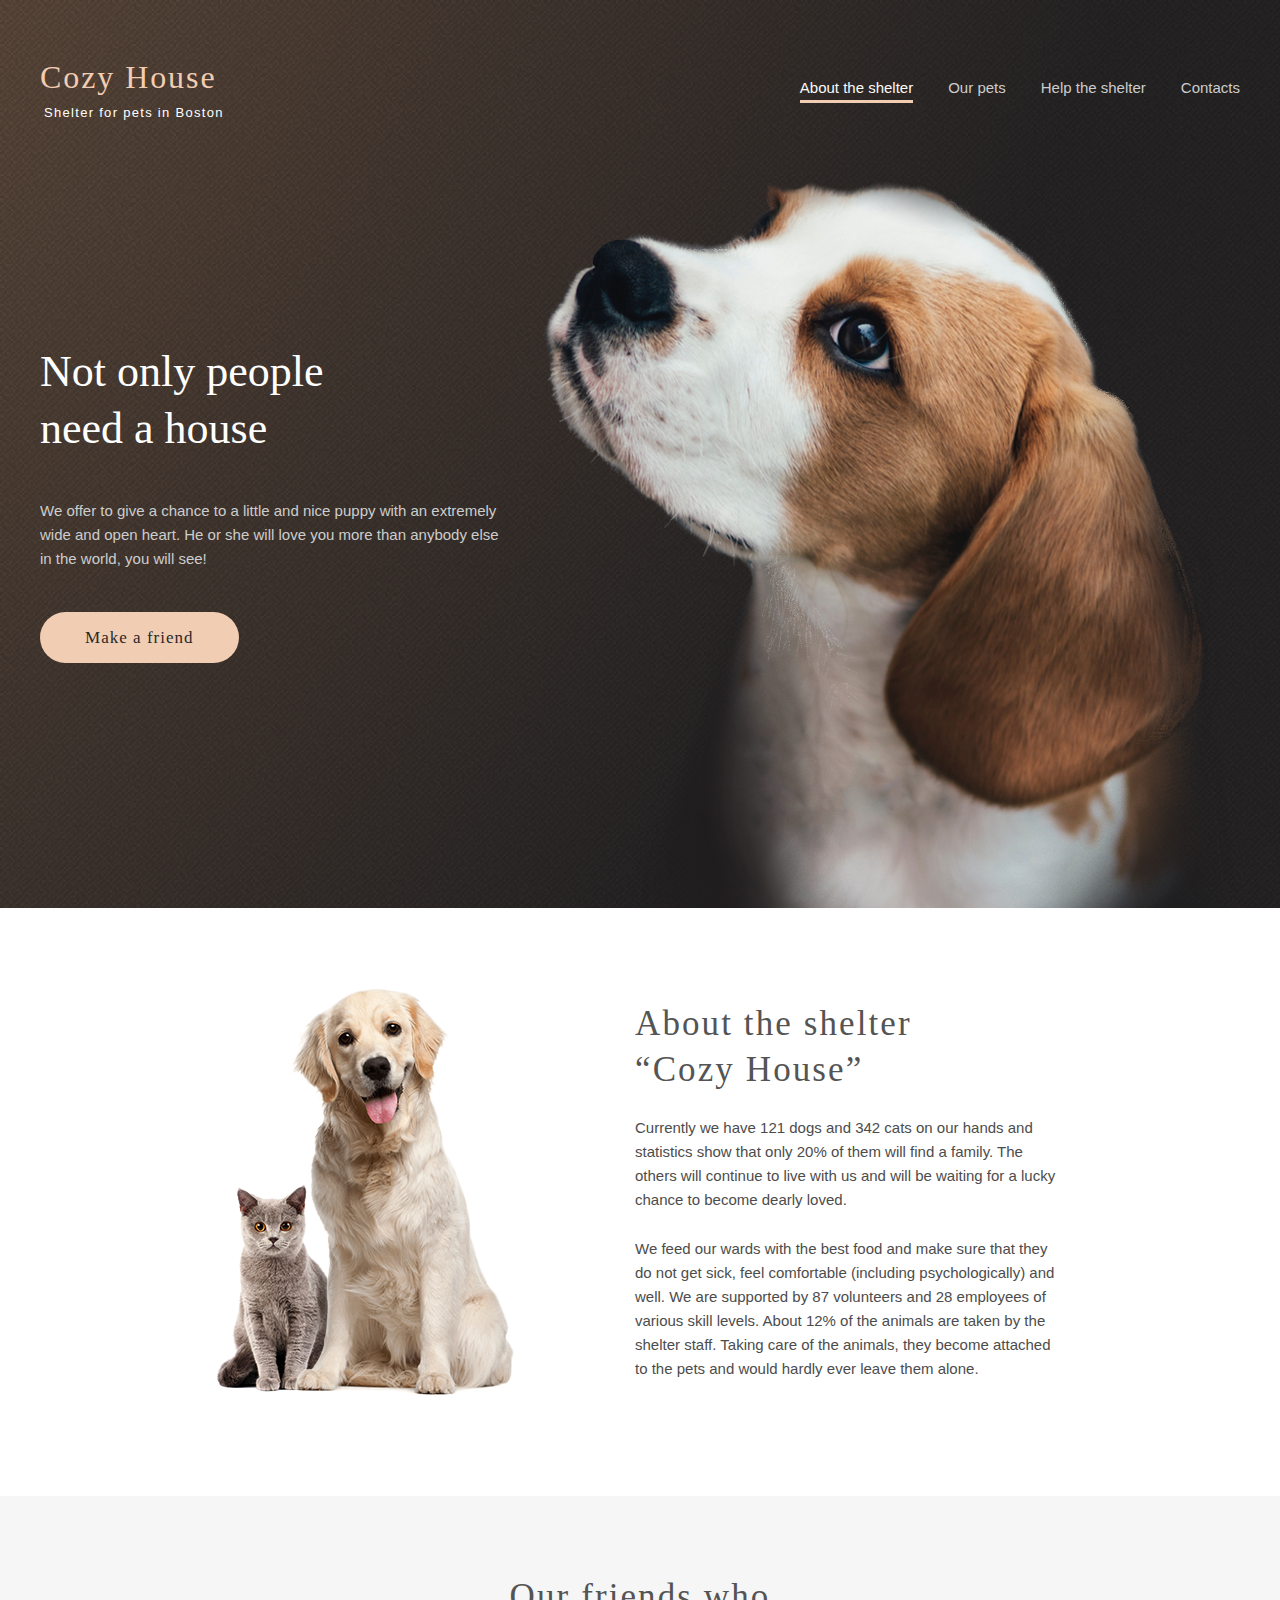
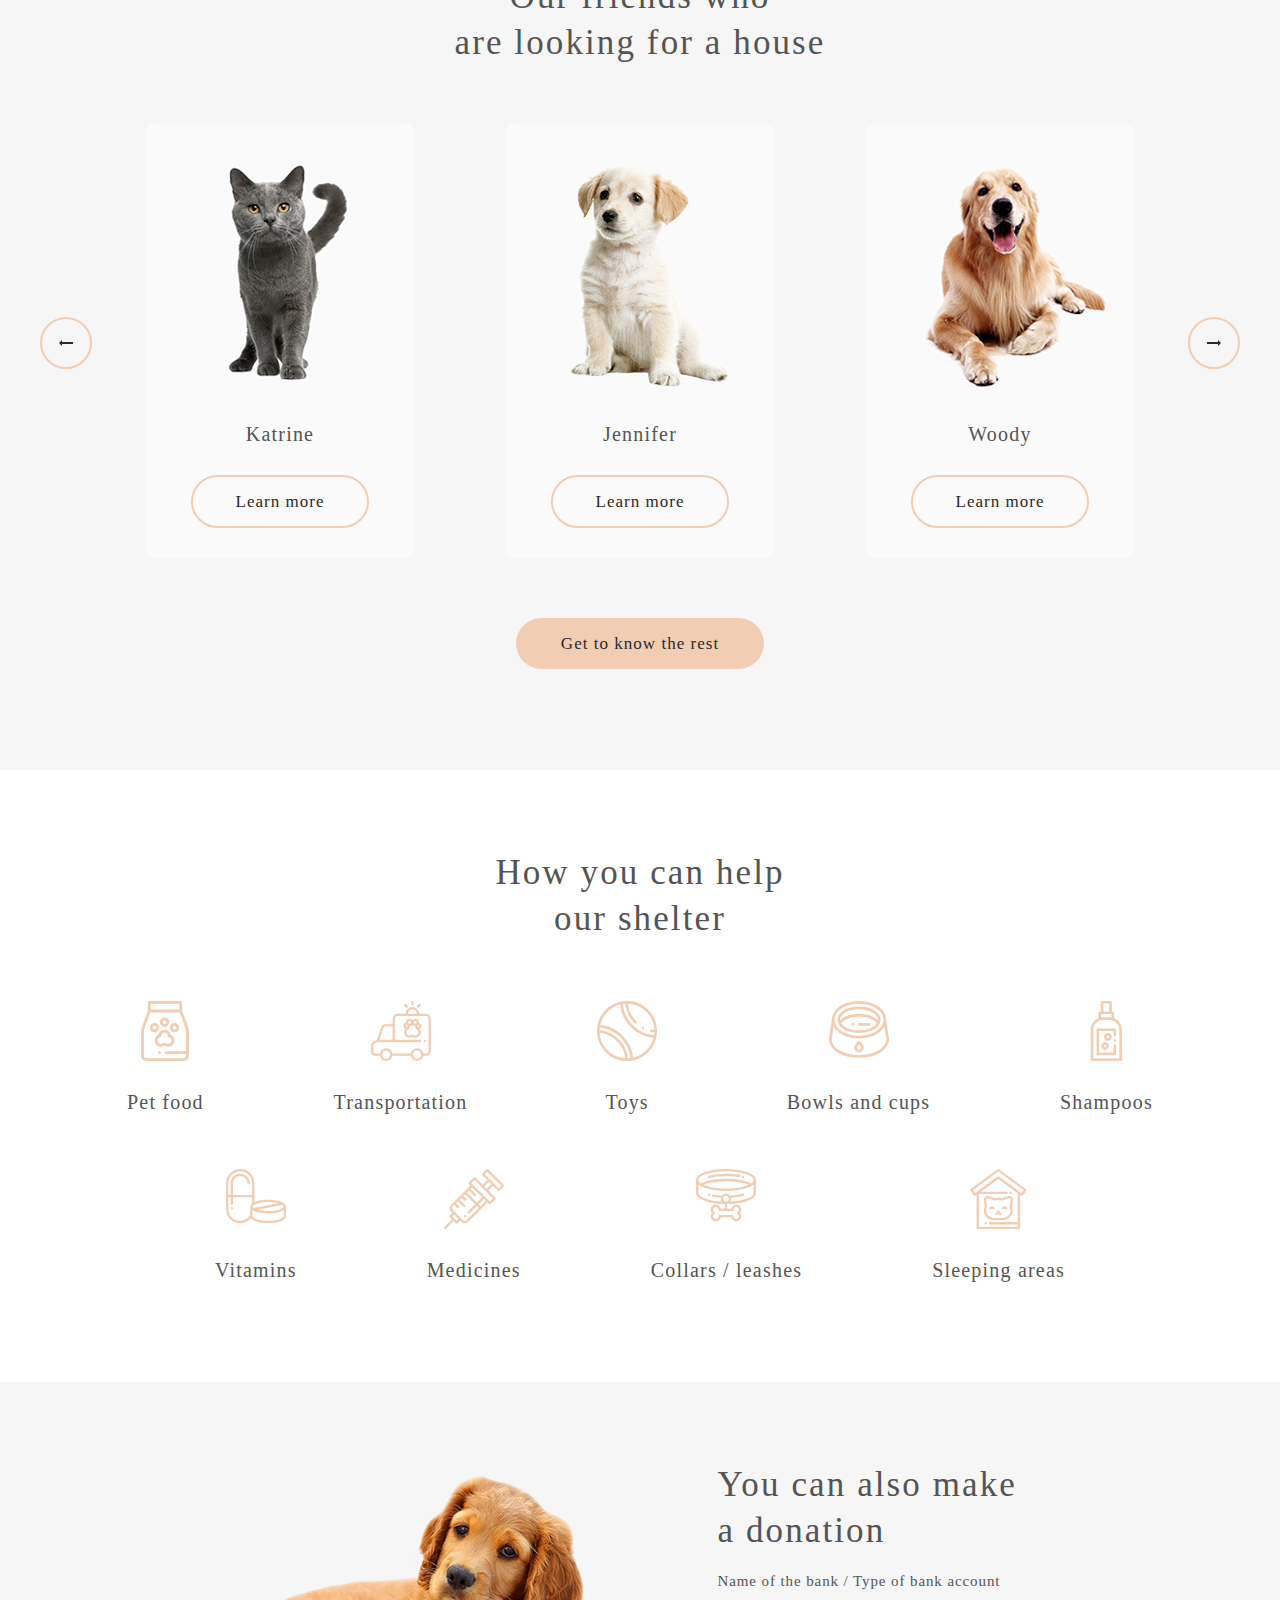
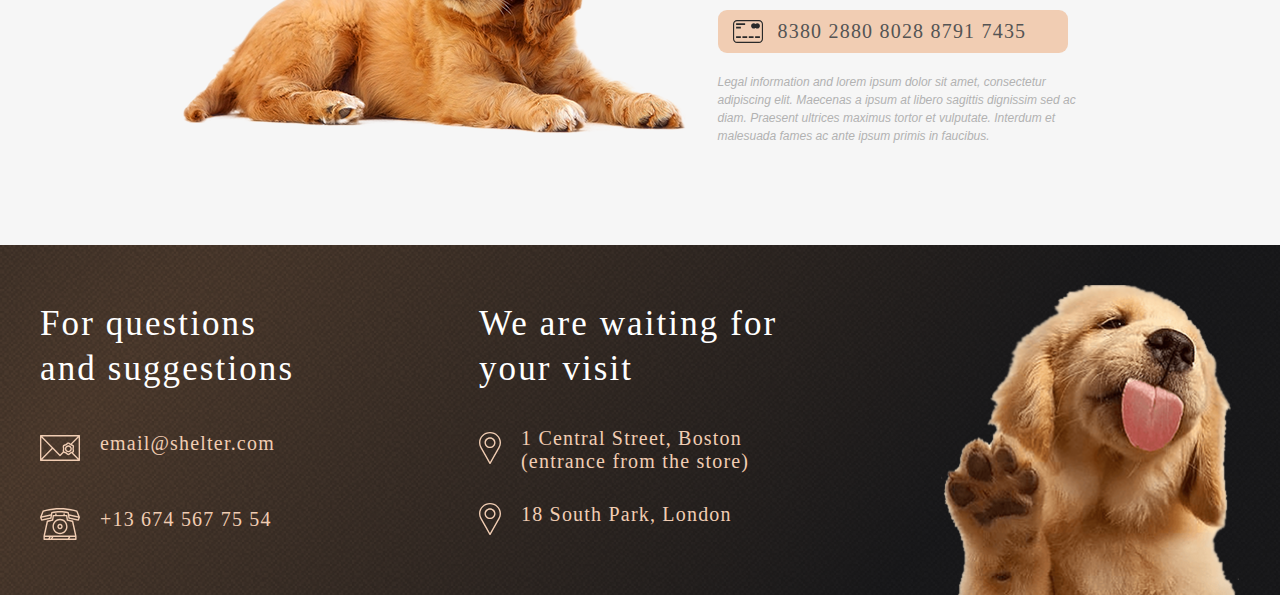
==== commit 3dafc932: "fix: add some minor changes in links" ====
--- a/index.html
+++ b/index.html
@@ -5,6 +5,7 @@
     <meta http-equiv="X-UA-Compatible" content="IE=edge">
     <meta name="viewport" content="width=device-width, initial-scale=1.0">
     <title>Shelter</title>
+    <link type="Image/x-icon" href="./img/icons/favicon.png" rel="icon">
     <link rel="stylesheet" href="css/main-page/style.css">
 </head>
 
@@ -13,16 +14,16 @@
         <div class="container">
             <div class="wrapper">
                 <div class="header-container">
-                    <div class="header-logo">
+                    <a href="#" class="header-logo">
                         <h2 class="header-logo__title">Cozy House</h2>
                         <p class="header-logo__text">Shelter for pets in Boston</p>
-                    </div>
+                    </a>
                     <div class="header-nav">
                         <ul class="header-nav__list">
-                            <li class="header-nav__item"><a class="header-nav__link active">About the shelter</a></li>
-                            <li class="header-nav__item"><a class="header-nav__link">Our pets</a></li>
-                            <li class="header-nav__item"><a class="header-nav__link">Help the shelter</a></li>
-                            <li class="header-nav__item"><a class="header-nav__link">Contacts</a></li>
+                            <li class="header-nav__item"><a class="header-nav__link active" href="#about">About the shelter</a></li>
+                            <li class="header-nav__item"><a class="header-nav__link" href="./pets-page.html" target="_blank">Our pets</a></li>
+                            <li class="header-nav__item"><a class="header-nav__link" href="#help">Help the shelter</a></li>
+                            <li class="header-nav__item"><a class="header-nav__link" href="#footer">Contacts</a></li>
                         </ul>
                     </div>
                 </div>
@@ -41,7 +42,7 @@
                         </h1>
                         <div class="not-only-hero__text">We offer to give a chance to a little and nice puppy with an extremely wide and open heart. He or she will love you more than anybody else in the world, you will see!
                         </div>
-                        <a href="#" class="not-only-hero__button button">
+                        <a href="#our-friends" class="not-only-hero__button button">
                             Make a friend
                         </a>
                     </div>
@@ -52,7 +53,7 @@
                 </section>
 
                 <!-- ABOUT SECTION -->
-                <section class="about">
+                <section class="about" id="about">
                     <div class="wrapper about__wrapper">
                         <div class="about-picture">
                             <img src="./img/about-block/about-pets.png" alt="pets" class="about__img">
@@ -66,7 +67,7 @@
                 </section>
 
                 <!-- OUR FRIENDS SECTION -->
-                <section class="our-friends">
+                <section class="our-friends" id="our-friends">
                     <div class="wrapper our-friends-wrapper">
                         <div class="our-friends__title section__title">
                             Our friends who <br> are looking for a house
@@ -105,7 +106,7 @@
                             </div>
                         </div>
                         <div class="our-friends__button">
-                            <a href="#" class="button">
+                            <a href="./pets-page.html" target="_blank" class="button">
                                 Get to know the rest
                             </a>
                         </div>
@@ -113,7 +114,7 @@
                 </section>
 
                 <!-- HELP SECTION -->
-                <section class="help">
+                <section class="help" id="help">
                     <div class="wrapper help-wrapper">
                         <div class="help__title section__title">
                             How you can help <br> our shelter
@@ -195,7 +196,7 @@
                                 Name of the bank / Type of bank account
                             </div>
                             <div class="in-addition__card-number">
-                                8380 2880 8028 8791 7435
+                                <a href="#" class="in-addition__card-number--digits">8380 2880 8028 8791 7435</a>
                             </div>
                             <div class="in-addition__legal-info">
                                 Legal information and lorem ipsum dolor sit amet, consectetur adipiscing elit. Maecenas a ipsum at libero sagittis dignissim sed ac diam. Praesent ultrices maximus tortor et vulputate. Interdum et malesuada fames ac ante ipsum primis in faucibus.
@@ -207,8 +208,37 @@
         </div>
     </main>
 
-    <footer>
+    <footer class="footer" id="footer">
         <div class="container">
+            <div class="wrapper footer-wrapper">
+                <div class="footer-columns">
+                    <div class="footer-questions">
+                        <div class="footer-questions__title footer-title">
+                            For questions and suggestions
+                        </div>
+                        <div class="footer__email">
+                            <a href="mailto:email@shelter.com" class="footer-link">email@shelter.com</a>
+                        </div>
+                        <div class="footer__tel">
+                            <a href="tel:+13 674 567 75 54" class="footer-link">+13 674 567 75 54</a>
+                        </div>
+                    </div>
+                    <div class="footer-visit">
+                        <div class="footer-visit__title footer-title">
+                            We are waiting for your visit
+                        </div>
+                        <div class="footer__location">
+                            <a class="footer-link" href="https://www.google.com/maps/place/Animal+Rescue+League+of+Boston/@42.3470525,-71.071958,17z/data=!3m1!4b1!4m6!3m5!1s0x89e37a7253479331:0x9ce9fc871d0907e8!8m2!3d42.3470486!4d-71.0697693!16s%2Fg%2F1q69v4kf_" target="_blank">1 Central Street, Boston (entrance from the store)</a>
+                        </div>
+                        <div class="footer__location">
+                            <a class="footer-link" href="https://www.google.com/maps/place/Battersea+Dogs+and+Cats+Home/@51.4784472,-0.1470975,17z/data=!3m1!4b1!4m6!3m5!1s0x48760503d02b551f:0xbd2664f7d41c86a0!8m2!3d51.4784439!4d-0.1449088!16s%2Fg%2F1td04j71" target="_blank">18 South Park, London</a>
+                        </div>
+                    </div>
+                    <div class="footer-picture">
+                        <img src="./img/footer/footer-puppy.png" alt="">
+                    </div>
+                </div>
+            </div>
         </div>
     </footer>
 </body>
--- a/css/main-page/style.css
+++ b/css/main-page/style.css
@@ -32,6 +32,7 @@
   font-size: 100%;
   line-height: 1;
   font-size: 14px;
+  scroll-behavior: smooth;
   font-family: "Georgia";
   -ms-text-size-adjust: 100%;
   -moz-text-size-adjust: 100%;
@@ -86,7 +87,7 @@
 
 .header {
   height: var(--nav-vertical-size);
-  background: url("../../../img/not-only-block/not-only-background.png") no-repeat top;
+  background: url("../../img/not-only-block/not-only-background.png") no-repeat top;
   background-size: 100%;
   padding: 60px 0px 60px 0px;
 }
@@ -98,6 +99,13 @@
   -webkit-box-pack: justify;
       -ms-flex-pack: justify;
           justify-content: space-between;
+}
+
+.header-logo:hover .header-logo__title {
+  color: #ffa86a;
+}
+.header-logo:hover .header-logo__text {
+  color: #cecece;
 }
 
 .header-logo__title {
@@ -155,10 +163,90 @@
   color: #FAFAFA;
   border-bottom: 3px solid #F1CDB3;
 }
+.header-nav__link:active {
+  color: #FAFAFA;
+  border-bottom: 3px solid #F1CDB3;
+}
+
+.footer {
+  background: url("../../img/footer/footer-background.png") no-repeat top;
+  background-size: 100%;
+}
+
+.footer-columns {
+  display: -webkit-box;
+  display: -ms-flexbox;
+  display: flex;
+  padding: 40px 0px 0px 0px;
+  -webkit-box-pack: justify;
+      -ms-flex-pack: justify;
+          justify-content: space-between;
+}
+
+.footer-questions {
+  padding: 16px 0px 55px 0px;
+  max-width: 280px;
+}
+
+.footer-title {
+  font-size: 35px;
+  line-height: 130%;
+  letter-spacing: 0.06em;
+  color: #FFFFFF;
+  margin: 0px 0px 40px 0px;
+}
+
+.footer-visit__title {
+  margin: 0px 0px 35px 0px;
+}
+
+.footer-link {
+  font-size: 20px;
+  line-height: 115%;
+  letter-spacing: 0.06em;
+  color: #F1CDB3;
+}
+.footer-link:hover {
+  color: #FDDCC4;
+}
+
+.footer__email {
+  background: url("../../img/footer/icons/01.svg") left no-repeat;
+  padding: 0px 0px 0px 60px;
+  margin: 0px 0px 44px 0px;
+  height: 32px;
+}
+
+.footer__tel {
+  background: url("../../img/footer/icons/02.svg") left no-repeat;
+  padding: 0px 0px 0px 60px;
+  height: 32px;
+}
+
+.footer-visit {
+  padding: 16px 0px 55px 0px;
+  max-width: 302px;
+}
+
+.footer__location {
+  background: url("../../img/footer/icons/03.svg") left 5px no-repeat;
+  padding: 0px 0px 0px 42px;
+  margin: 0px 0px 30px 0px;
+  cursor: pointer;
+}
+.footer__location:last-child {
+  margin: 0px 0px 0px 0px;
+  background: url("../../img/footer/icons/03.svg") left no-repeat;
+  height: 32px;
+}
+
+.footer-picture {
+  max-height: 310px;
+}
 
 .not-only {
   min-height: calc(100vh - var(--nav-vertical-size));
-  background: url("../../../img/not-only-block/not-only-background.png") no-repeat center;
+  background: url("../../img/not-only-block/not-only-background.png") no-repeat center;
   background-position: center calc(-1 * var(--nav-vertical-size));
   background-size: 100%;
 }
@@ -462,12 +550,19 @@
   font-size: 20px;
   line-height: 115%;
   letter-spacing: 0.06em;
-  color: #545454;
   background: #F1CDB3;
   border-radius: 9px;
   padding: 10px 15px 10px 60px;
-  background: url("../../../img/in-addition/icons/01.svg") no-repeat 15px center #F1CDB3;
+  background: url("../../img/in-addition/icons/01.svg") no-repeat 15px center #F1CDB3;
   margin: 0px 0px 20px 0px;
+  cursor: pointer;
+}
+.in-addition__card-number:hover {
+  background-color: #FDDCC4;
+}
+
+.in-addition__card-number--digits {
+  color: #545454;
 }
 
 .in-addition__legal-info {
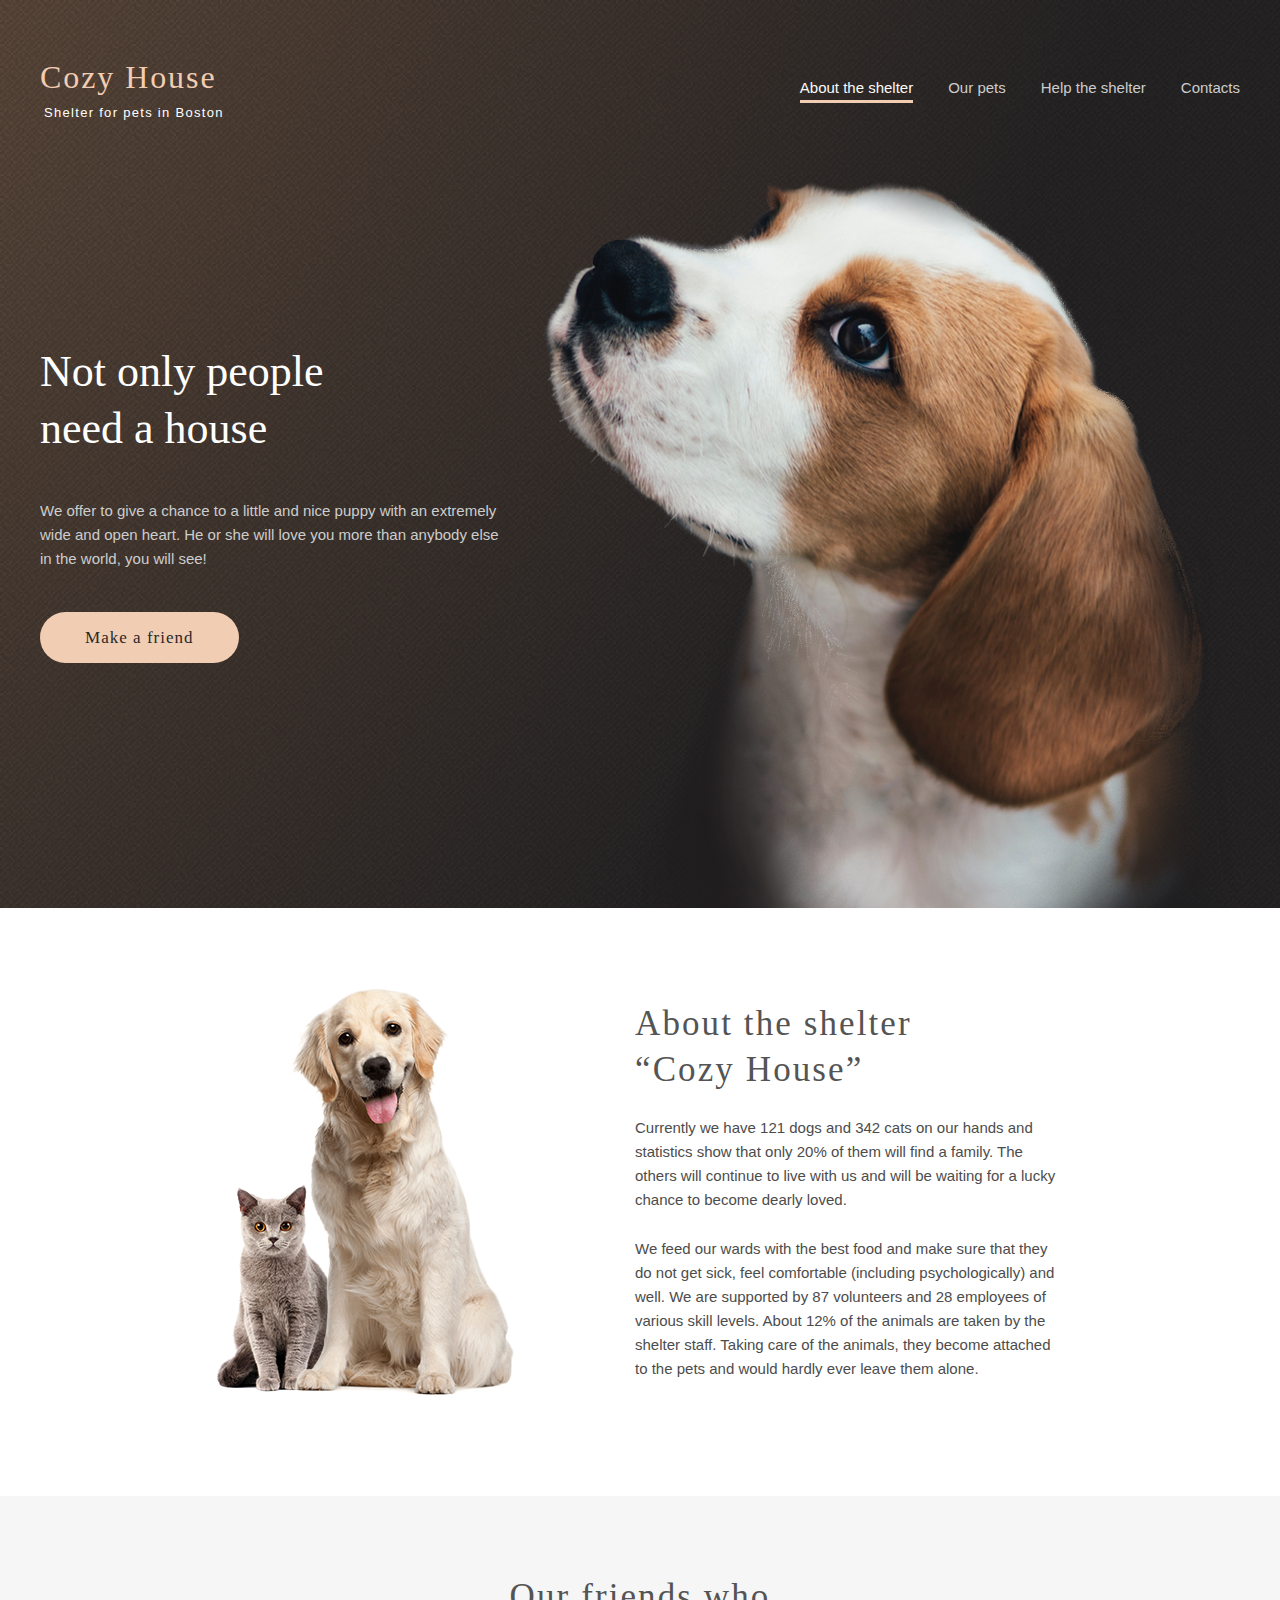
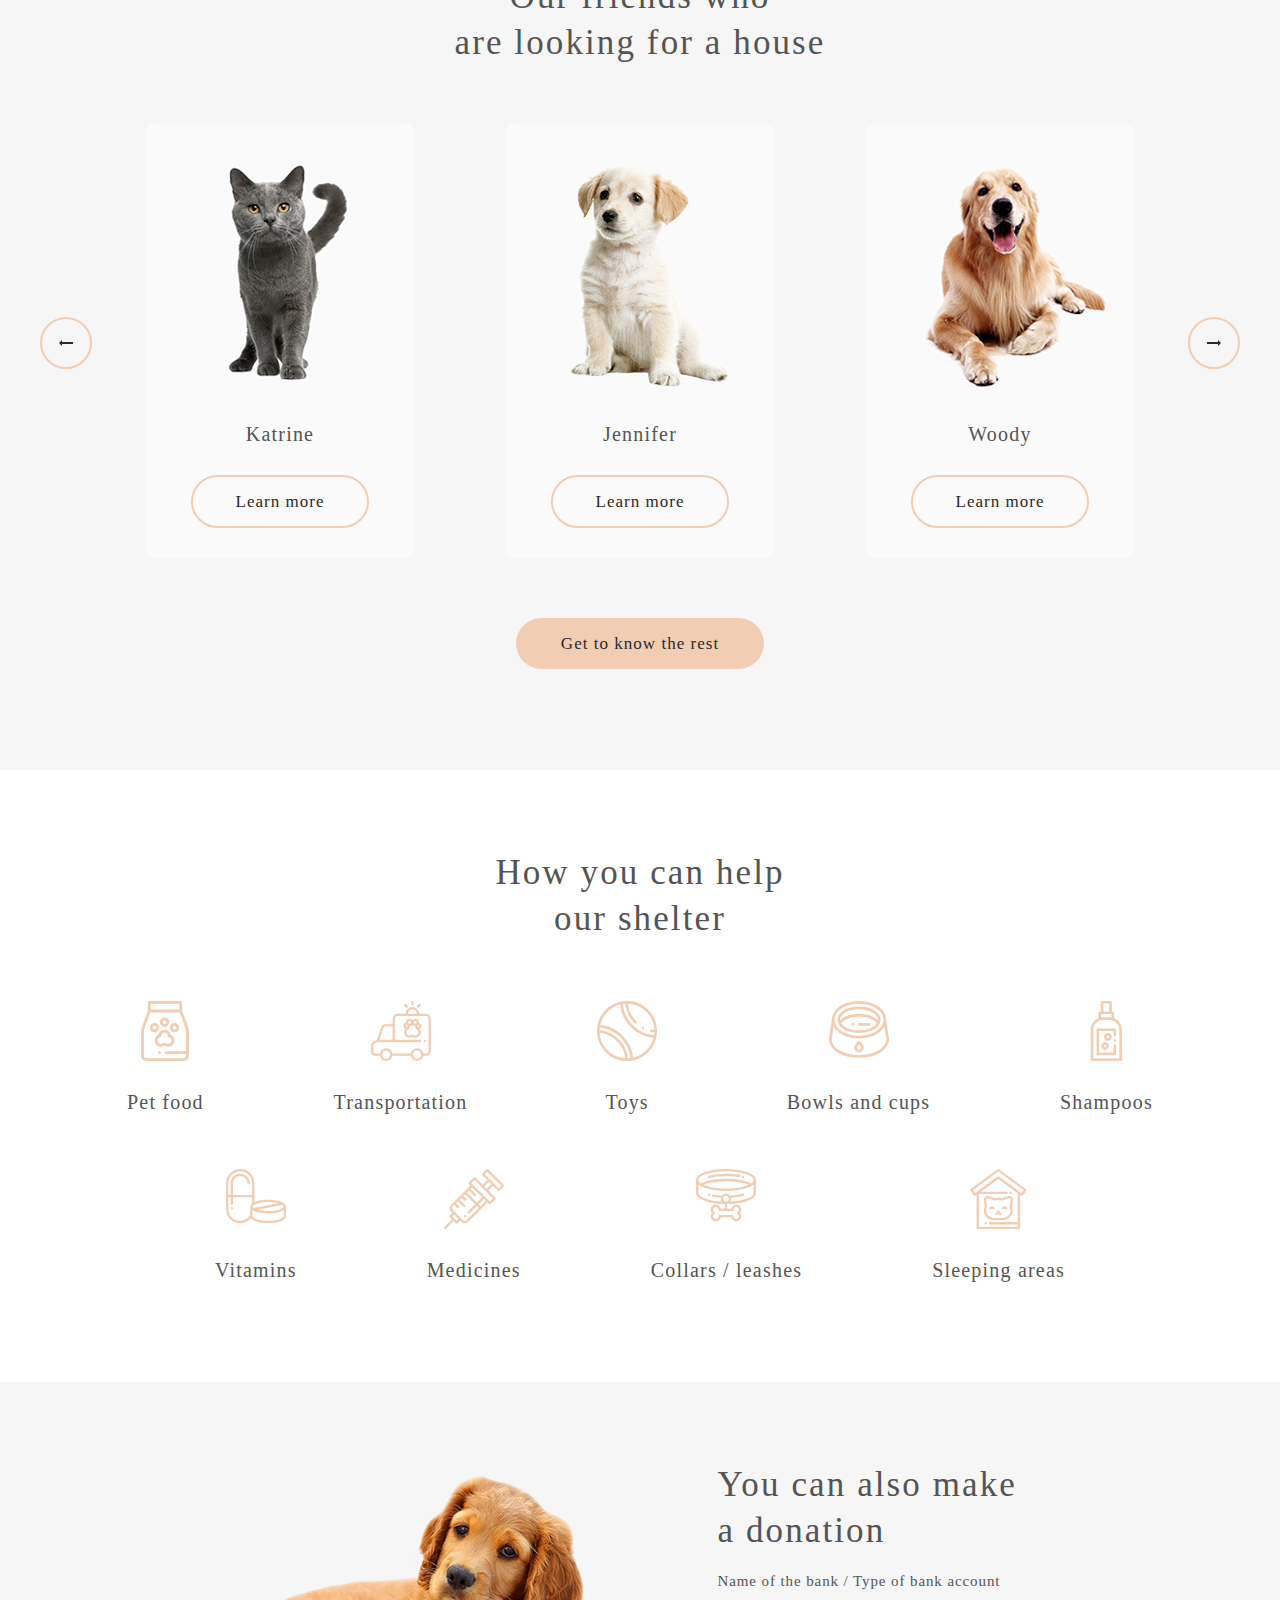
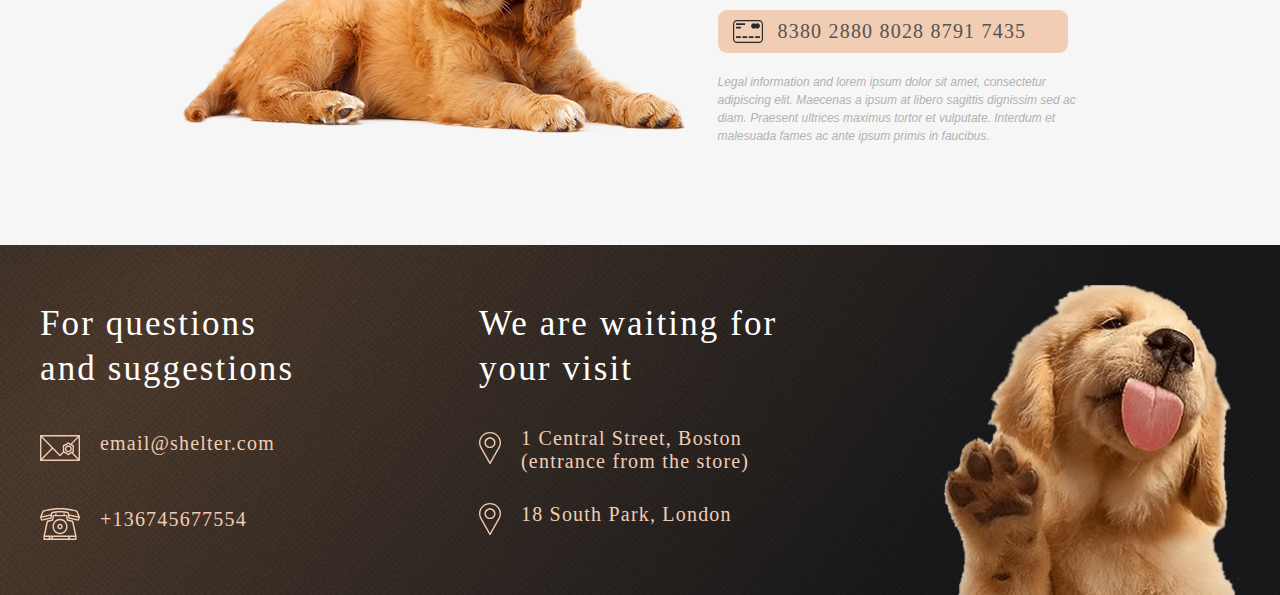
==== commit 22a15be4: "Merge pull request #4 from vladirim/shelter" ====
--- a/index.html
+++ b/index.html
@@ -34,9 +34,9 @@
     <main class="content">
         <div class="container">
             <!-- NOT ONLY SECTION -->
-                <section class="not-only">
-                    <div class="wrapper not-only__wrapper">
-                      <div class="not-only-hero">
+            <div class="not-only">
+                <div class="wrapper not-only__wrapper">
+                    <div class="not-only-hero">
                         <h1 class="not-only-hero__title">
                             Not only people need a house
                         </h1>
@@ -49,25 +49,25 @@
                     <div class="not-only-picture">
                         <img src="./img/not-only-block/01.png" alt="dog" class="not-only__img">
                     </div>
-                    </div>
-                </section>
-
-                <!-- ABOUT SECTION -->
-                <section class="about" id="about">
-                    <div class="wrapper about__wrapper">
-                        <div class="about-picture">
-                            <img src="./img/about-block/about-pets.png" alt="pets" class="about__img">
-                        </div>
-                        <div class="about-description">
-                            <h2 class="about__title section__title">About the shelter “Cozy House”</h2>
-                            <p class="about__text">Currently we have 121 dogs and 342 cats on our hands and statistics show that only 20% of them will find a family. The others will continue to live with us and will be waiting for a lucky chance to become dearly loved.</p>
-                            <p class="about__text">We feed our wards with the best food and make sure that they do not get sick, feel comfortable (including psychologically) and well. We are supported by 87 volunteers and 28 employees of various skill levels. About 12% of the animals are taken by the shelter staff. Taking care of the animals, they become attached to the pets and would hardly ever leave them alone.</p>
-                        </div>
-                    </div>
-                </section>
-
-                <!-- OUR FRIENDS SECTION -->
-                <section class="our-friends" id="our-friends">
+                </div>
+            </div>
+
+            <!-- ABOUT SECTION -->
+            <div class="about" id="about">
+                <div class="wrapper about__wrapper">
+                    <div class="about-picture">
+                        <img src="./img/about-block/about-pets.png" alt="pets" class="about__img">
+                    </div>
+                    <div class="about-description">
+                        <h2 class="about__title section__title">About the shelter “Cozy House”</h2>
+                        <p class="about__text">Currently we have 121 dogs and 342 cats on our hands and statistics show that only 20% of them will find a family. The others will continue to live with us and will be waiting for a lucky chance to become dearly loved.</p>
+                        <p class="about__text">We feed our wards with the best food and make sure that they do not get sick, feel comfortable (including psychologically) and well. We are supported by 87 volunteers and 28 employees of various skill levels. About 12% of the animals are taken by the shelter staff. Taking care of the animals, they become attached to the pets and would hardly ever leave them alone.</p>
+                    </div>
+                </div>
+            </div>
+
+            <!-- OUR FRIENDS SECTION -->
+            <div class="our-friends" id="our-friends">
                     <div class="wrapper our-friends-wrapper">
                         <div class="our-friends__title section__title">
                             Our friends who <br> are looking for a house
@@ -111,10 +111,10 @@
                             </a>
                         </div>
                     </div>
-                </section>
-
-                <!-- HELP SECTION -->
-                <section class="help" id="help">
+            </div>
+
+            <!-- HELP SECTION -->
+            <div class="help" id="help">
                     <div class="wrapper help-wrapper">
                         <div class="help__title section__title">
                             How you can help <br> our shelter
@@ -180,31 +180,30 @@
                             </div>
                         </div>
                     </div>
-                </section>
-
-                <!-- IN ADDITION SECTION -->
-                <section class="in-addition">
-                    <div class="wrapper in-addition-wrapper">
-                        <div class="in-addition-pic">
-                            <img src="./img/in-addition/01.png" alt="dog" class="in-addition__img">
-                        </div>
-                        <div class="description">
-                            <div class="in-addition__title section__title">
-                                You can also make a donation
-                            </div>
-                            <div class="in-addition__bank-name">
-                                Name of the bank / Type of bank account
-                            </div>
-                            <div class="in-addition__card-number">
-                                <a href="#" class="in-addition__card-number--digits">8380 2880 8028 8791 7435</a>
-                            </div>
-                            <div class="in-addition__legal-info">
-                                Legal information and lorem ipsum dolor sit amet, consectetur adipiscing elit. Maecenas a ipsum at libero sagittis dignissim sed ac diam. Praesent ultrices maximus tortor et vulputate. Interdum et malesuada fames ac ante ipsum primis in faucibus.
-                            </div>
-                        </div>
-                    </div>
-                </section>
-           </div>
+            </div>
+
+            <!-- IN ADDITION SECTION -->
+            <div class="in-addition">
+                <div class="wrapper in-addition-wrapper">
+                    <div class="in-addition-pic">
+                        <img src="./img/in-addition/01.png" alt="dog" class="in-addition__img">
+                    </div>
+                    <div class="description">
+                        <div class="in-addition__title section__title">
+                            You can also make a donation
+                        </div>
+                        <div class="in-addition__bank-name">
+                            Name of the bank / Type of bank account
+                        </div>
+                        <div class="in-addition__card-number">
+                            <a href="#" class="in-addition__card-number--digits">8380 2880 8028 8791 7435</a>
+                        </div>
+                        <div class="in-addition__legal-info">
+                            Legal information and lorem ipsum dolor sit amet, consectetur adipiscing elit. Maecenas a ipsum at libero sagittis dignissim sed ac diam. Praesent ultrices maximus tortor et vulputate. Interdum et malesuada fames ac ante ipsum primis in faucibus.
+                        </div>
+                    </div>
+                </div>
+            </div>
         </div>
     </main>
 
@@ -220,7 +219,7 @@
                             <a href="mailto:email@shelter.com" class="footer-link">email@shelter.com</a>
                         </div>
                         <div class="footer__tel">
-                            <a href="tel:+13 674 567 75 54" class="footer-link">+13 674 567 75 54</a>
+                            <a href="tel:+13 674 567 75 54" class="footer-link">+136745677554</a>
                         </div>
                     </div>
                     <div class="footer-visit">
@@ -243,5 +242,5 @@
     </footer>
 </body>
 
-<script src="js/main.js"></script>
+<!-- <script src="js/main.js"></script> -->
 </html>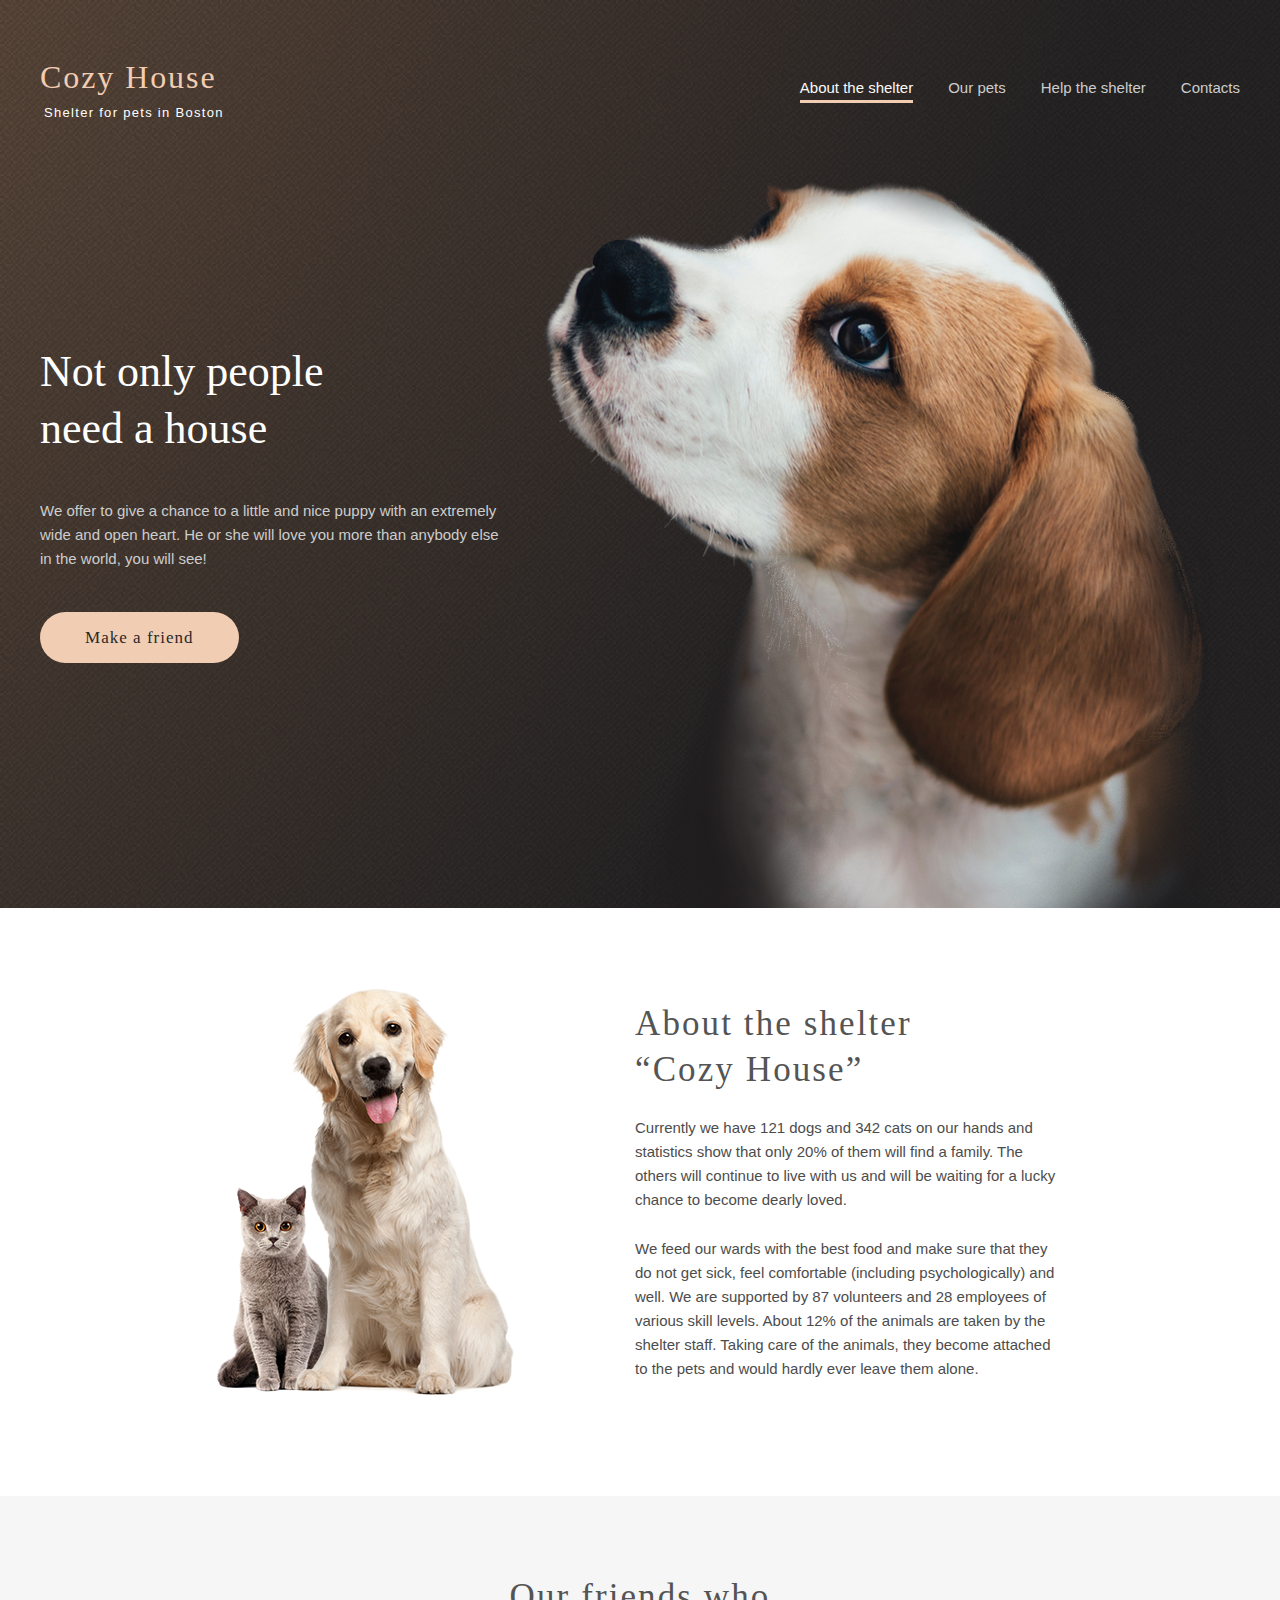
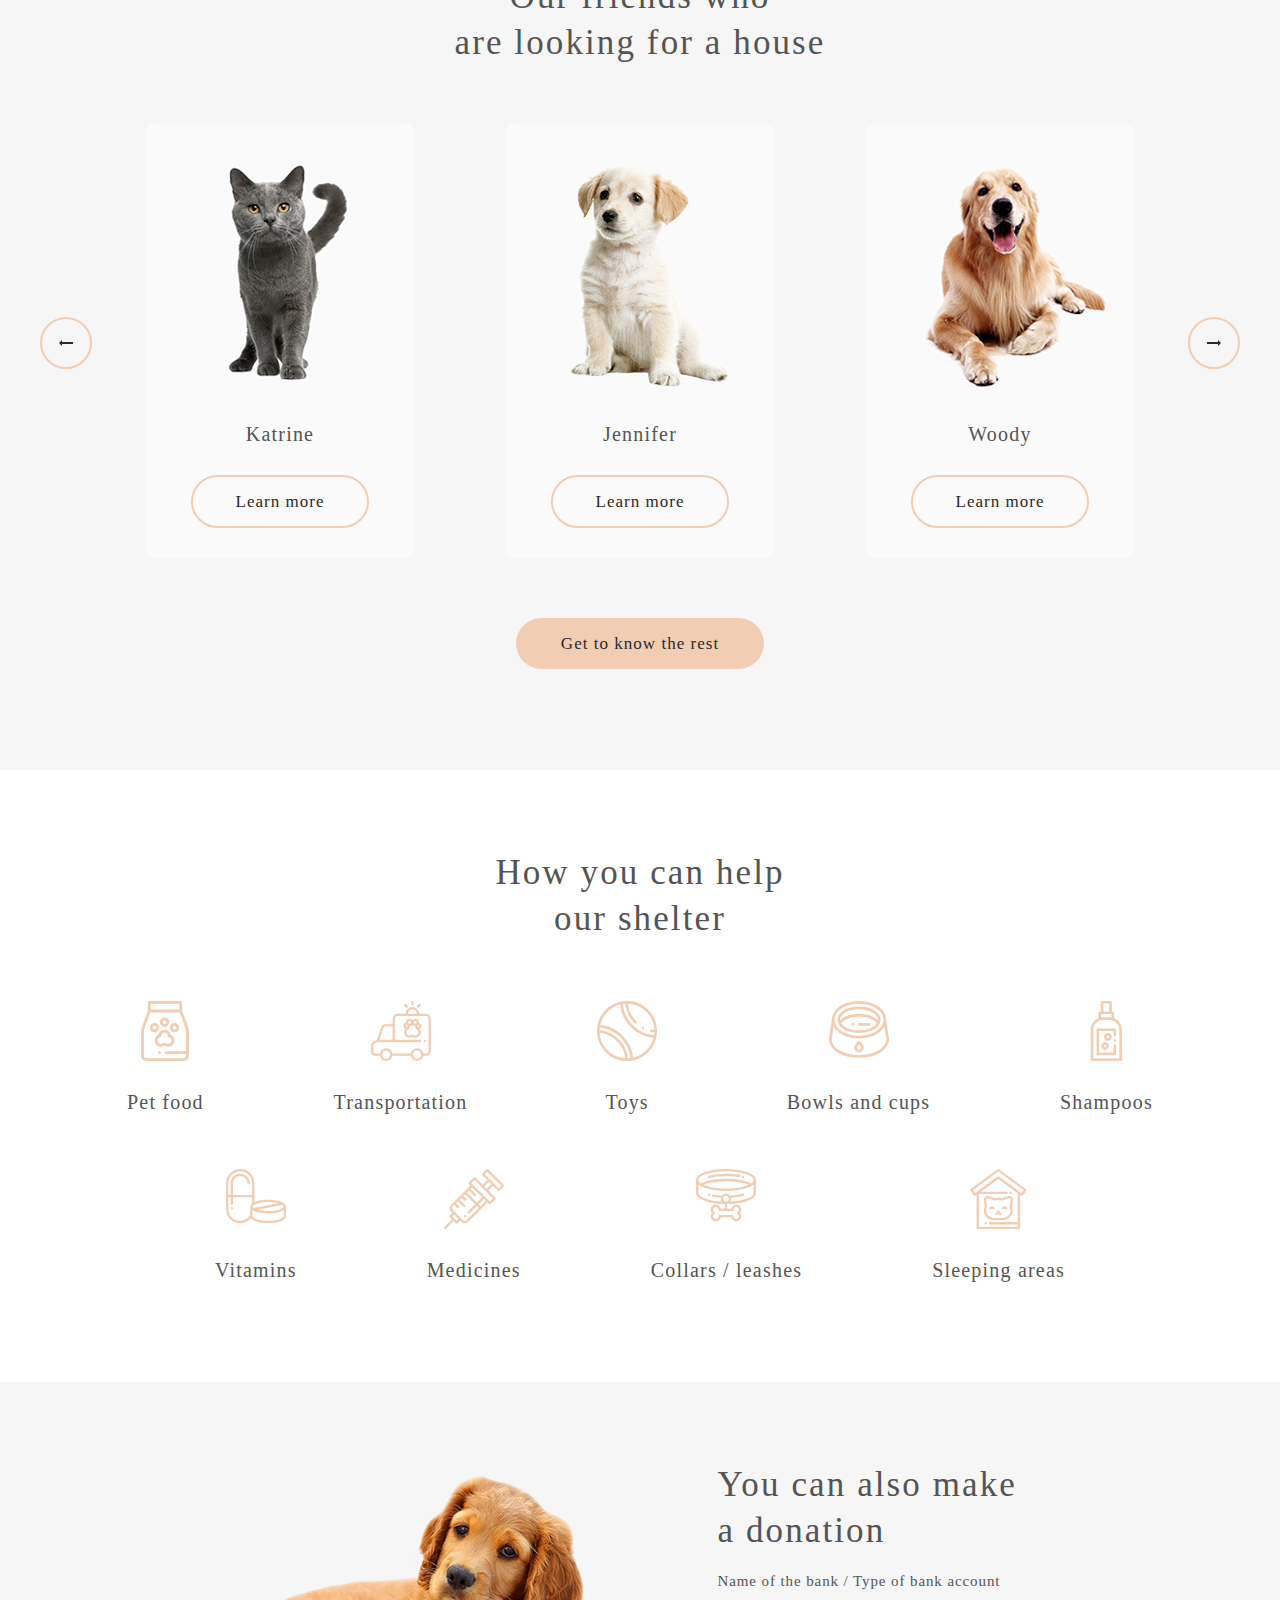
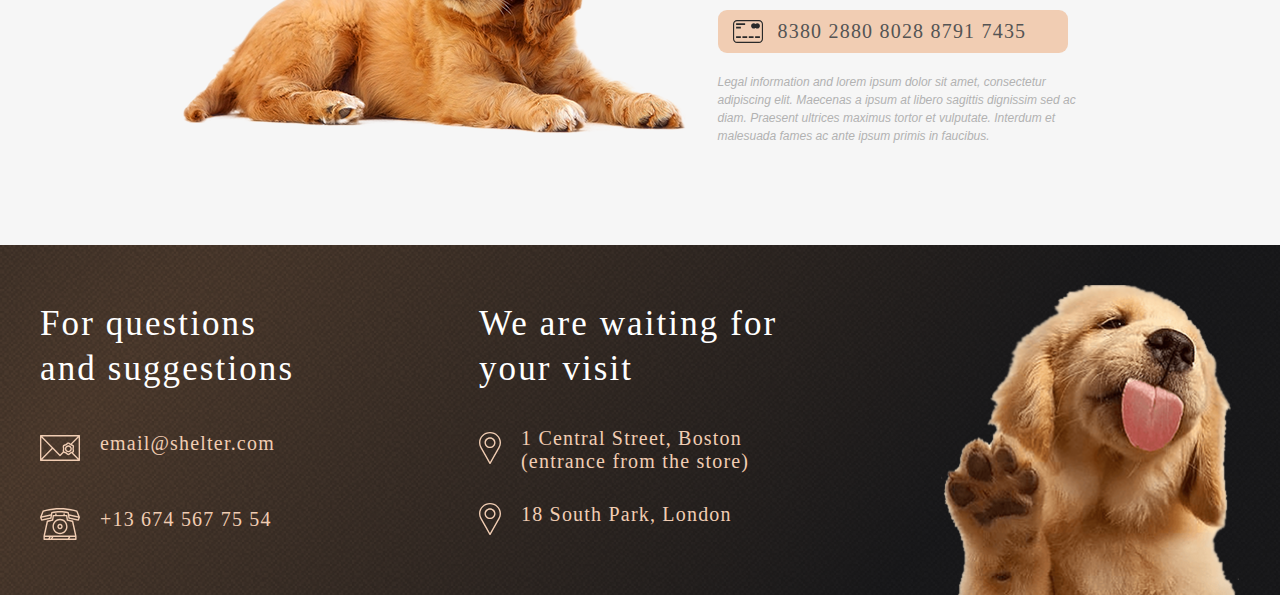
==== commit 14f9fd5d: "fix: fix cards in our-pets section + add buttons" ====
--- a/index.html
+++ b/index.html
@@ -219,7 +219,7 @@
                             <a href="mailto:email@shelter.com" class="footer-link">email@shelter.com</a>
                         </div>
                         <div class="footer__tel">
-                            <a href="tel:+13 674 567 75 54" class="footer-link">+136745677554</a>
+                            <a href="tel:+136745677554" class="footer-link">+13 674 567 75 54</a>
                         </div>
                     </div>
                     <div class="footer-visit">
